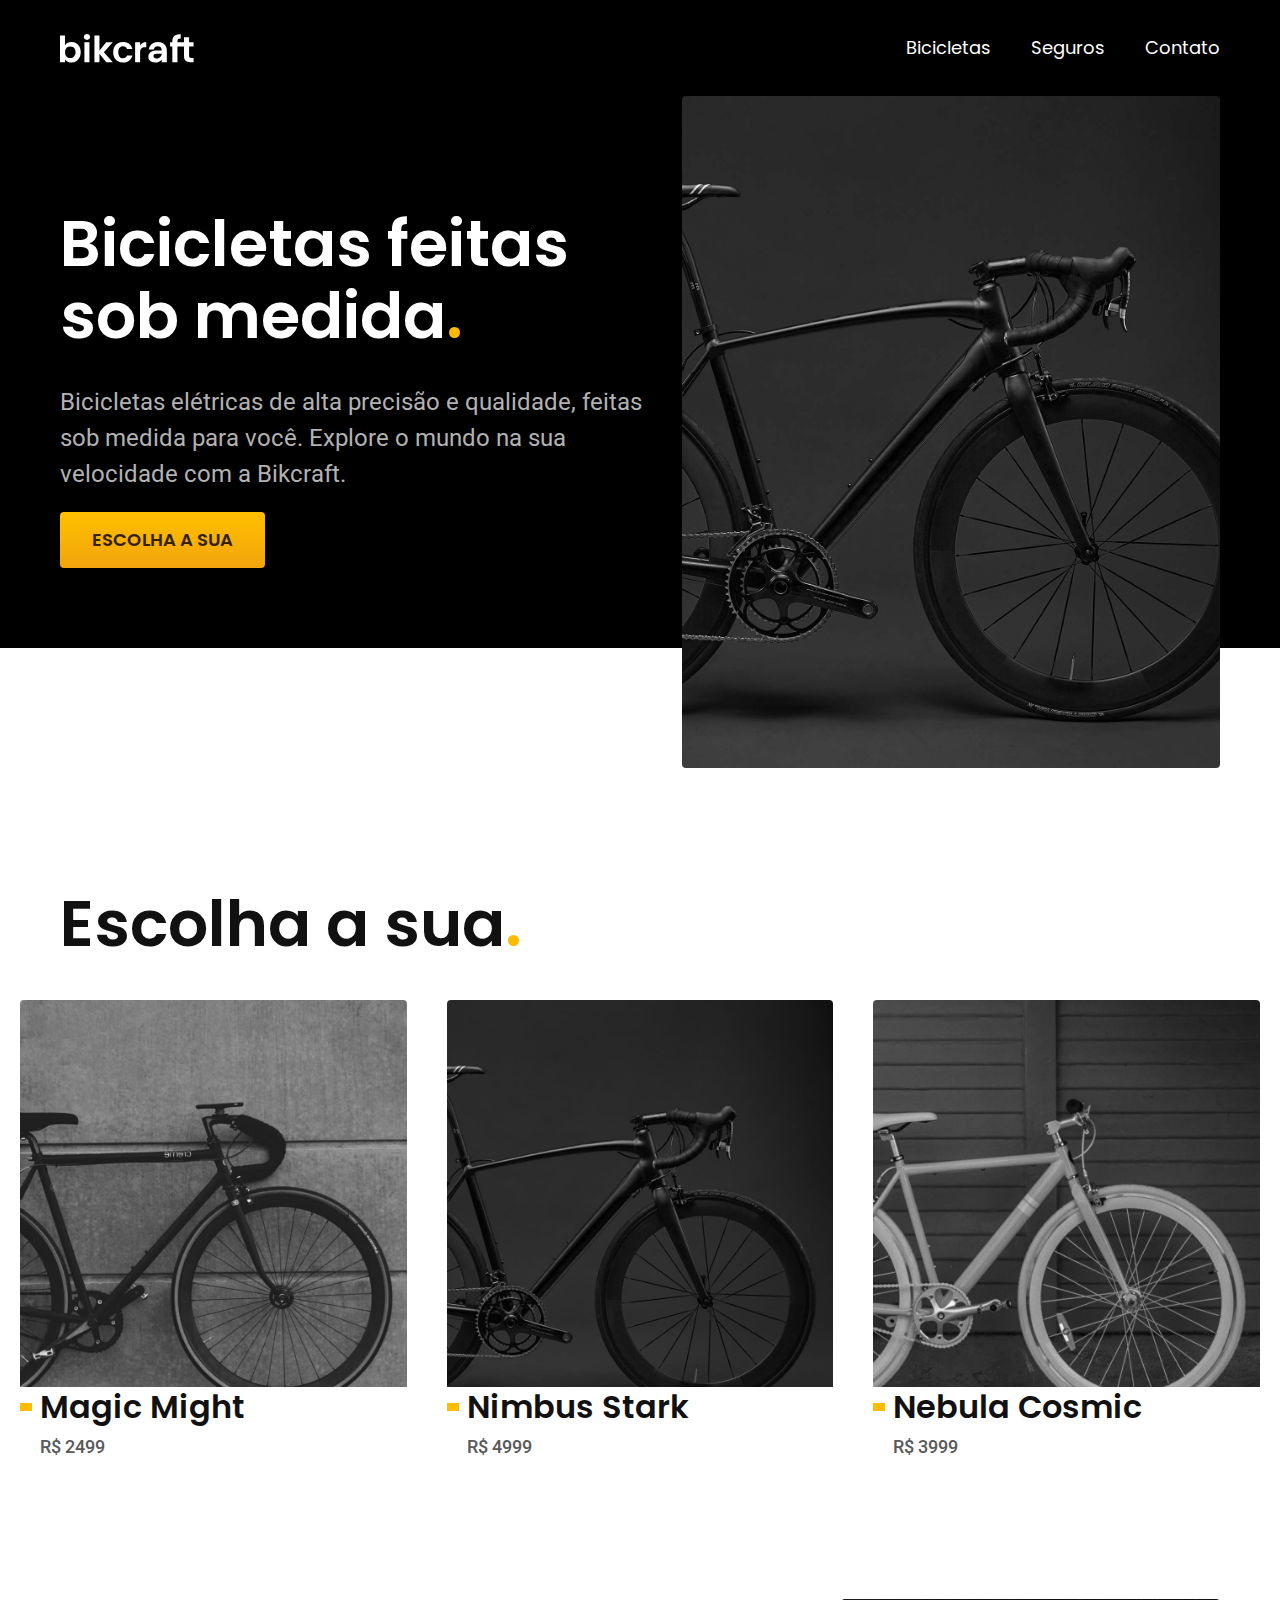
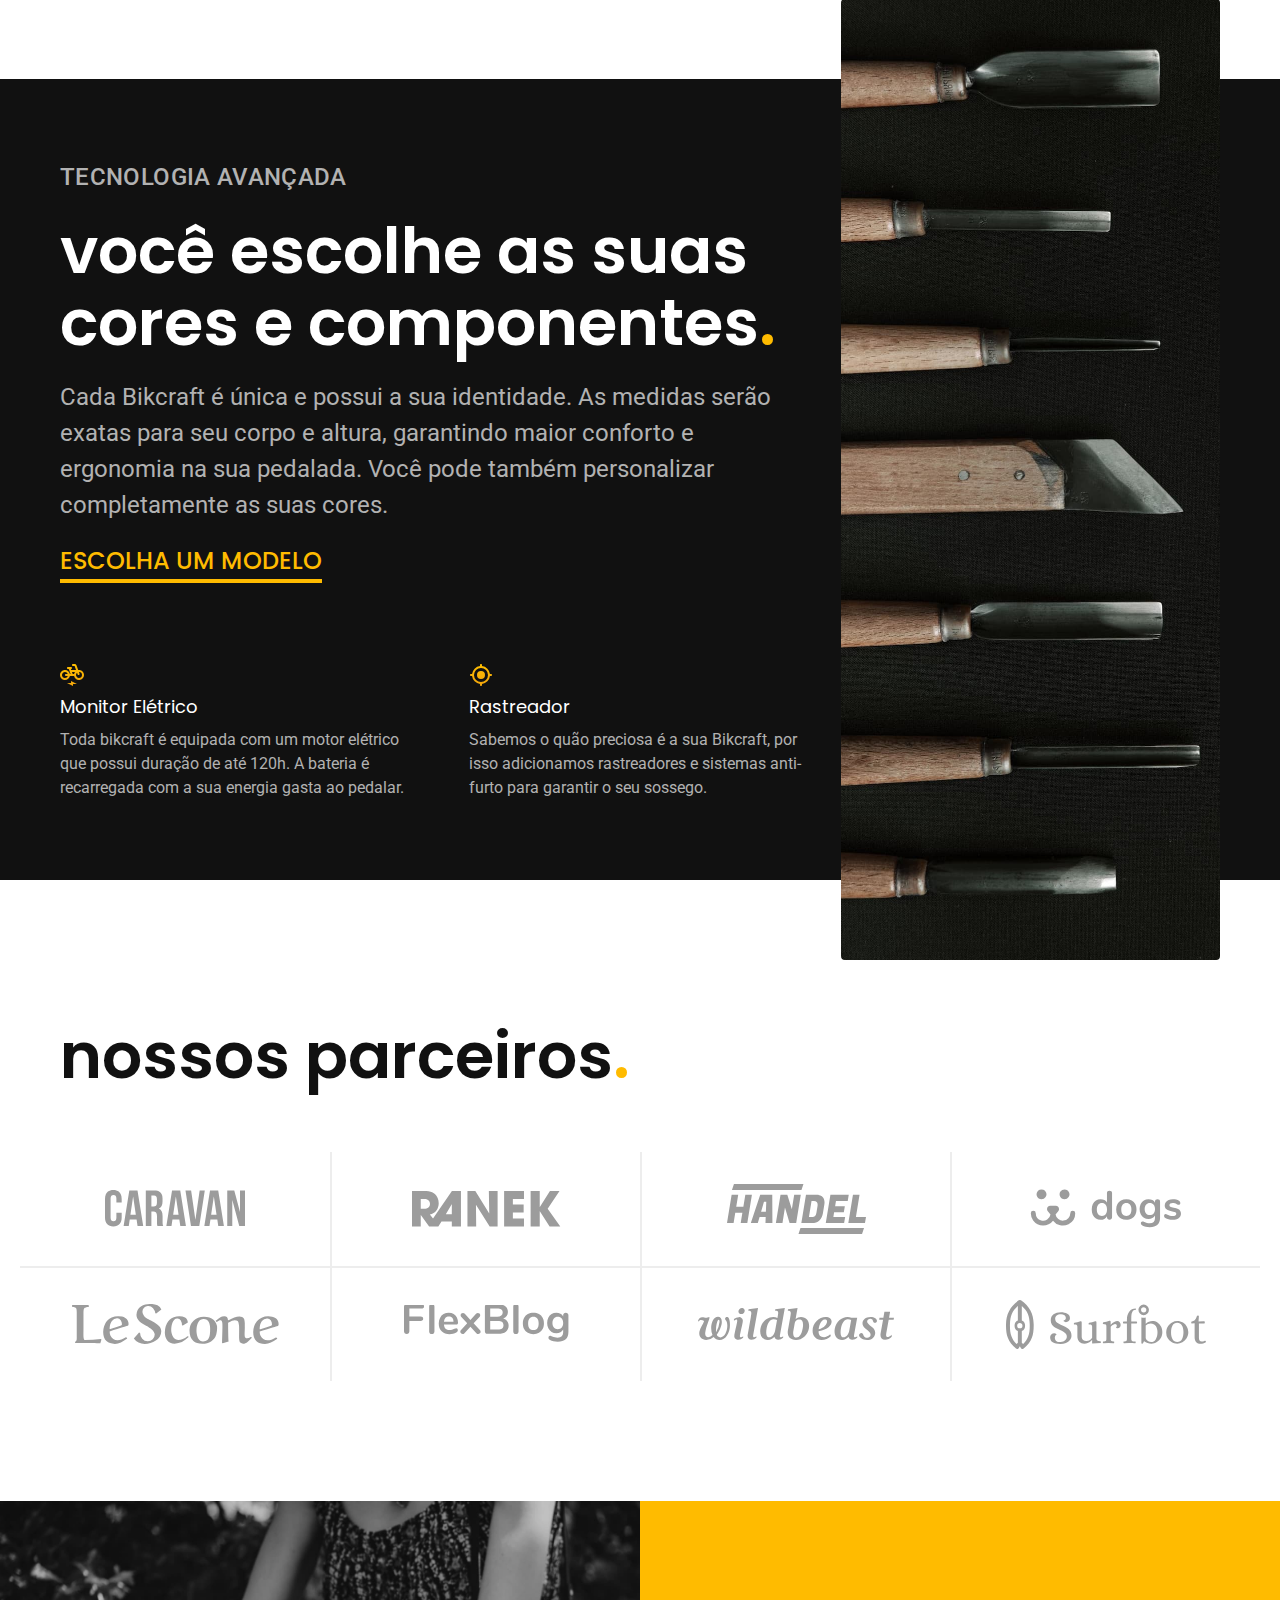
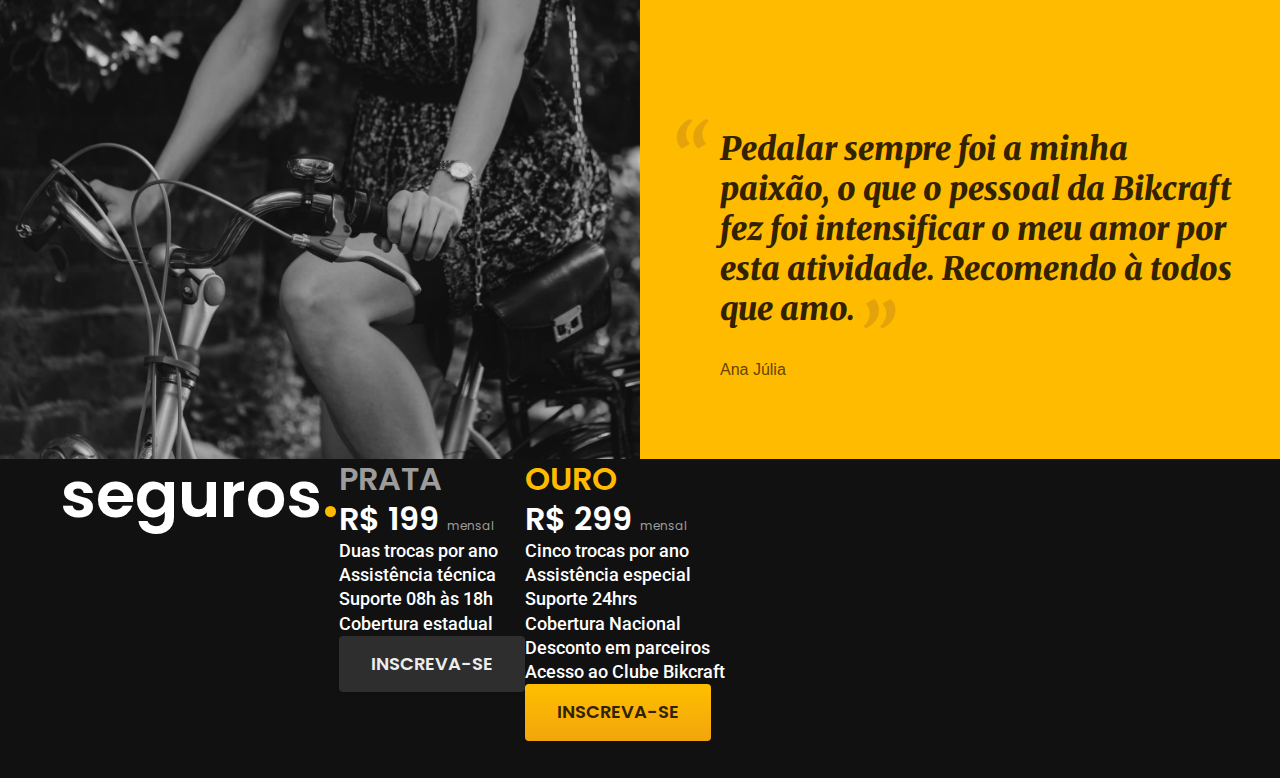
==== index.html @ d660b7c8 "finalizando curso html" ====
<!DOCTYPE html>
<html lang="pt-br">

<head>
  <meta charset="UTF-8">
  <meta name="viewport" content="width=device-width, initial-scale=1.0">

  <meta name="description" content="Bicicletas elétricas de alta precisão e qualidade, feitas sob medida para o cliente. Explore o mundo na sua velocidade com a Bikcraft.">
  <title>Bikcraft - Bicicletas Elétricas.</title>

  <link rel="stylesheet" href="/css/global/header.css">
  <link rel="stylesheet" href="/css/style.css">

  <link rel="preconnect" href="https://fonts.googleapis.com">
  <link rel="preconnect" href="https://fonts.gstatic.com" crossorigin>
  <link href="https://fonts.googleapis.com/css2?family=Merriweather:ital,wght@1,900&family=Poppins:wght@400;600&family=Roboto:wght@400;500&display=swap" rel="stylesheet">


</head>

<body>
  <header class="header-bg">
    <div class="header container">
      <a href="./">
        <img src="/img/bikcraft.svg" alt="Bikcraft">
      </a>

      <nav aria-label="primaria">
        <ul class="header-menu font-1-m cor-0">
          <li><a href="./bicicletas.html">Bicicletas</a></li>
          <li><a href="./seguros.html">Seguros</a></li>
          <li><a href="./contato.html">Contato</a></li>
        </ul>
      </nav>
    </div>
  </header>

  <main class="introducao-bg">
    <div class="introducao container">
      <div class="introducao-conteudo">
        <h1 class="font-1-xxl cor-0">Bicicletas feitas sob medida<span class="cor-p1">.</span></h1>
        <p class="font-2-l cor-5">Bicicletas elétricas de alta precisão e qualidade, feitas sob medida para você. Explore o mundo na sua velocidade com a Bikcraft.</p>
        <a class="botao" href="./bicicletas.html">Escolha a sua</a>
      </div>
      <div>
        <img src="./img/fotos/introducao.jpg" alt="Bicicleta elétrica preta.">
      </div>
    </div>
  </main>

  <article class="bicletas-lista">
    <h2 class="container font-1-xxl">Escolha a sua<span class="cor-p1">.</span></h2>

    <ul>
      <li>
        <a href="./img/bicicletas/magic.html">
          <div class="reaper">
            <img src="./img/bicicletas/magic-home.jpg" alt="Bicicleta preta">

          </div>
          <h3 class="font-1-xl">Magic Might</h3>
          <span class="font-2-m cor-8">R$ 2499</span>
        </a>
      </li>
      <li>
        <a href="/.img/bicicletas/nimbus.html">
          <div class="reaper">
            <img src="./img/bicicletas/nimbus-home.jpg" alt="Bicicleta preta">

          </div>
          <h3 class="font-1-xl">Nimbus Stark</h3>
          <span class="font-2-m cor-8">R$ 4999</span>
        </a>
      </li>
      <li>
        <a href="/.img/bicicletas/nebula.html">
          <div class="reaper">
            <img src="./img/bicicletas/nebula-home.jpg" alt="Bicicleta preta">

          </div>
          <h3 class="font-1-xl">Nebula Cosmic</h3>
          <span class="font-2-m cor-8">R$ 3999</span>
        </a>
      </li>
    </ul>
  </article>

  <article class="tecnologia-bg">
    <div class="tecnologia container">
      <div class="tecnologia-conteudo">
        <span class="font-2-l-b cor-5">Tecnologia Avançada</span>
        <h2 class="font-1-xxl cor-0">você escolhe as suas cores e componentes<span class="cor-p1">.</span></h2>
        <p class="font-2-l cor-5">Cada Bikcraft é única e possui a sua identidade. As medidas serão exatas para seu corpo e altura, garantindo maior conforto e ergonomia na sua pedalada. Você pode também personalizar completamente as suas cores.</p>
        <a class="link" href="./bicletas.html">Escolha um modelo</a>
        <div class="tecnologia-vantagens">
          <div>
            <img src="./img/icones/eletrica.svg" alt="">
            <h3 class="font-1-m cor-0">Monitor Elétrico</h3>
            <p class="font-2-s cor-5">Toda bikcraft é equipada com um motor elétrico que possui duração de até 120h. A bateria é recarregada com a sua energia gasta ao pedalar.</p>
          </div>
          <div>
            <img src="./img/icones/rastreador.svg" alt="">
            <h3 class="font-1-m cor-0">Rastreador</h3>
            <p class="font-2-s cor-5">Sabemos o quão preciosa é a sua Bikcraft, por isso adicionamos rastreadores e sistemas anti-furto para garantir o seu sossego.</p>
          </div>
        </div>
      </div>

      <div class="tecnologia-imagem">
        <img src="./img/fotos/tecnologia.jpg" alt="">
      </div>
    </div>
  </article>

  <section class="parceiros" aria-label="Nossos Parceiros">
    <h2 class="container font-1-xxl">nossos parceiros<span class="cor-p1">.</span></h2>

    <ul>
      <li><img src="./img/parceiros/caravan.svg" alt="caravan"></li>
      <li><img src="./img/parceiros/ranek.svg" alt="ranek"></li>
      <li><img src="./img/parceiros/handel.svg" alt="handel"></li>
      <li><img src="./img/parceiros/dogs.svg" alt="dogs"></li>
      <li><img src="./img/parceiros/lescone.svg" alt="lescone"></li>
      <li><img src="./img/parceiros/flexblog.svg" alt="flexblog"></li>
      <li><img src="./img/parceiros/wildbeast.svg" alt="wildbeast"></li>
      <li><img src="./img/parceiros/surfbot.svg" alt="surfbot"></li>
    </ul>
  </section>

  <section class="depoimento" aria-label="Depoimento">
    <div>
      <img src="./img/fotos/depoimento.jpg" alt="Pessoa pedalando uma bicicleta Bikcraft">
    </div>
    <div class="depoimento-conteudo">
      <blockquote class="font-1-xl cor-p5">
        <p>Pedalar sempre foi a minha paixão, o que o pessoal da Bikcraft fez foi intensificar o meu amor por esta atividade. Recomendo à todos que amo.</p>
      </blockquote>
      <span class="font-1-m-b cor-p4">Ana Júlia</span>
    </div>
  </section>

  <article class="seguros-bg">
    <div class="seguros container">
      <h2 class="font-1-xxl cor-0">seguros<span class="cor-p1">.</span></h2>
      <div class="seguros-item">
        <h3 class="font-1-xl cor-6">PRATA</h3>
        <span class="font-1-xl cor-0">R$ 199 <span class="font-1-xs cor-6">mensal</span></span>
        <ul class="font-2-m cor-0">
          <li>Duas trocas por ano</li>
          <li>Assistência técnica</li>
          <li>Suporte 08h às 18h</li>
          <li>Cobertura estadual</li>
        </ul>
        <a class="botao secundario" href="./orcamento.html">Inscreva-se</a>
      </div>

      <div class="seguros-item">
        <h3 class="font-1-xl cor-p1">OURO</h3>
        <span class="font-1-xl cor-0">R$ 299 <span class="font-1-xs cor-6">mensal</span></span>
        <ul class="font-2-m cor-0">
          <li>Cinco trocas por ano</li>
          <li>Assistência especial</li>
          <li>Suporte 24hrs</li>
          <li>Cobertura Nacional</li>
          <li>Desconto em parceiros</li>
          <li>Acesso ao Clube Bikcraft</li>
        </ul>
        <a class="botao" href="./orcamento.html">Inscreva-se</a>

        <h1>teste1</h1>
      </div>
    </div>
  </article>
</body>

</html>
---- css/global/header.css ----
.header-bg {
  background-color: var(--cor-12);
}

.header {
  display: flex;
  flex-wrap: wrap;
  gap: 20px;
  justify-content: space-between;
  align-items: center;
  padding-top: 20px;
  padding-bottom: 20px;
}

.header-menu {
  display: flex;
  flex-wrap: wrap;
  gap: 40px;
}

.header-menu a {
  display: inline-block;
  padding: 16px 0px;
  position: relative;
}

.header-menu a:after {
  content: "";
  display: block;
  height: 2px;
  width: 0%;
  background: var(--cor-0);
  margin-top: 4px;
  transition: 0.3s;
  position: absolute;
}

.header-menu a:hover:after {
  width: 100%;
}

@media (max-width: 800px) {
  .header-menu {
    gap: 20px;
  }
  .header-menu a {
    background: var(--cor-11);
    padding: 12px 16px;
    border-radius: 4px;
  }
  .header-menu a:hover {
    background-color: var(--cor-10);
  }
  .header a::after {
    display: none;
  }
}

@media (max-width: 600px) {
  .header-menu {
    gap: 12px;
  }
  .header-menu a {
    padding: 8px 12px;
    font-size: 14px;
  }
}
---- css/style.css ----
@import "./global/global.css";
@import "./utilidades/tipografia.css";
@import "./utilidades/cores.css";

@import "./global/header.css";

/* Utilidades */
@import "./utilidades/componentes.css";

/* Home */
@import "./home/introducao.css";
@import "./home/tecnologia.css";
@import "./home/parceiros.css";
@import "./home/depoimento.css";

/* Bicletas*/
@import "./bicicletas/bicicletas-lista.css";

/*Seguros*/
@import "./seguros/seguros.css";
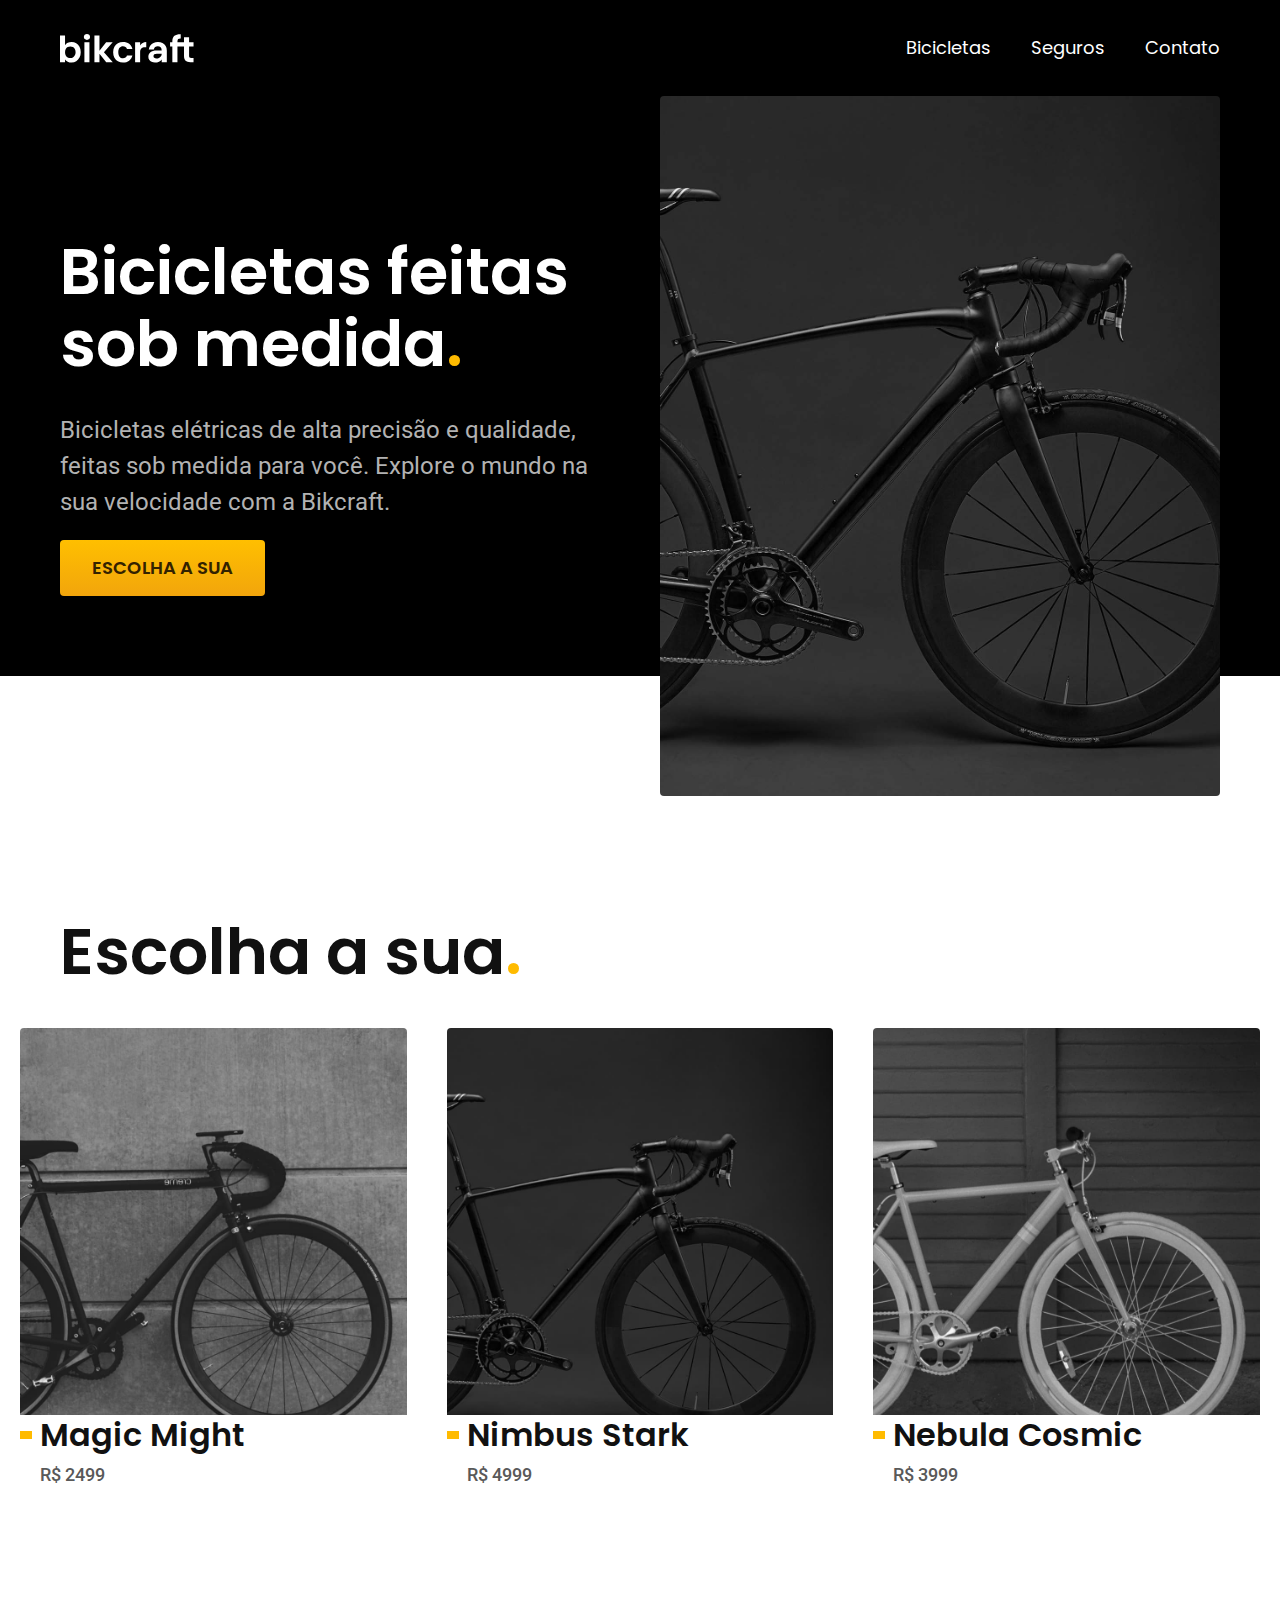
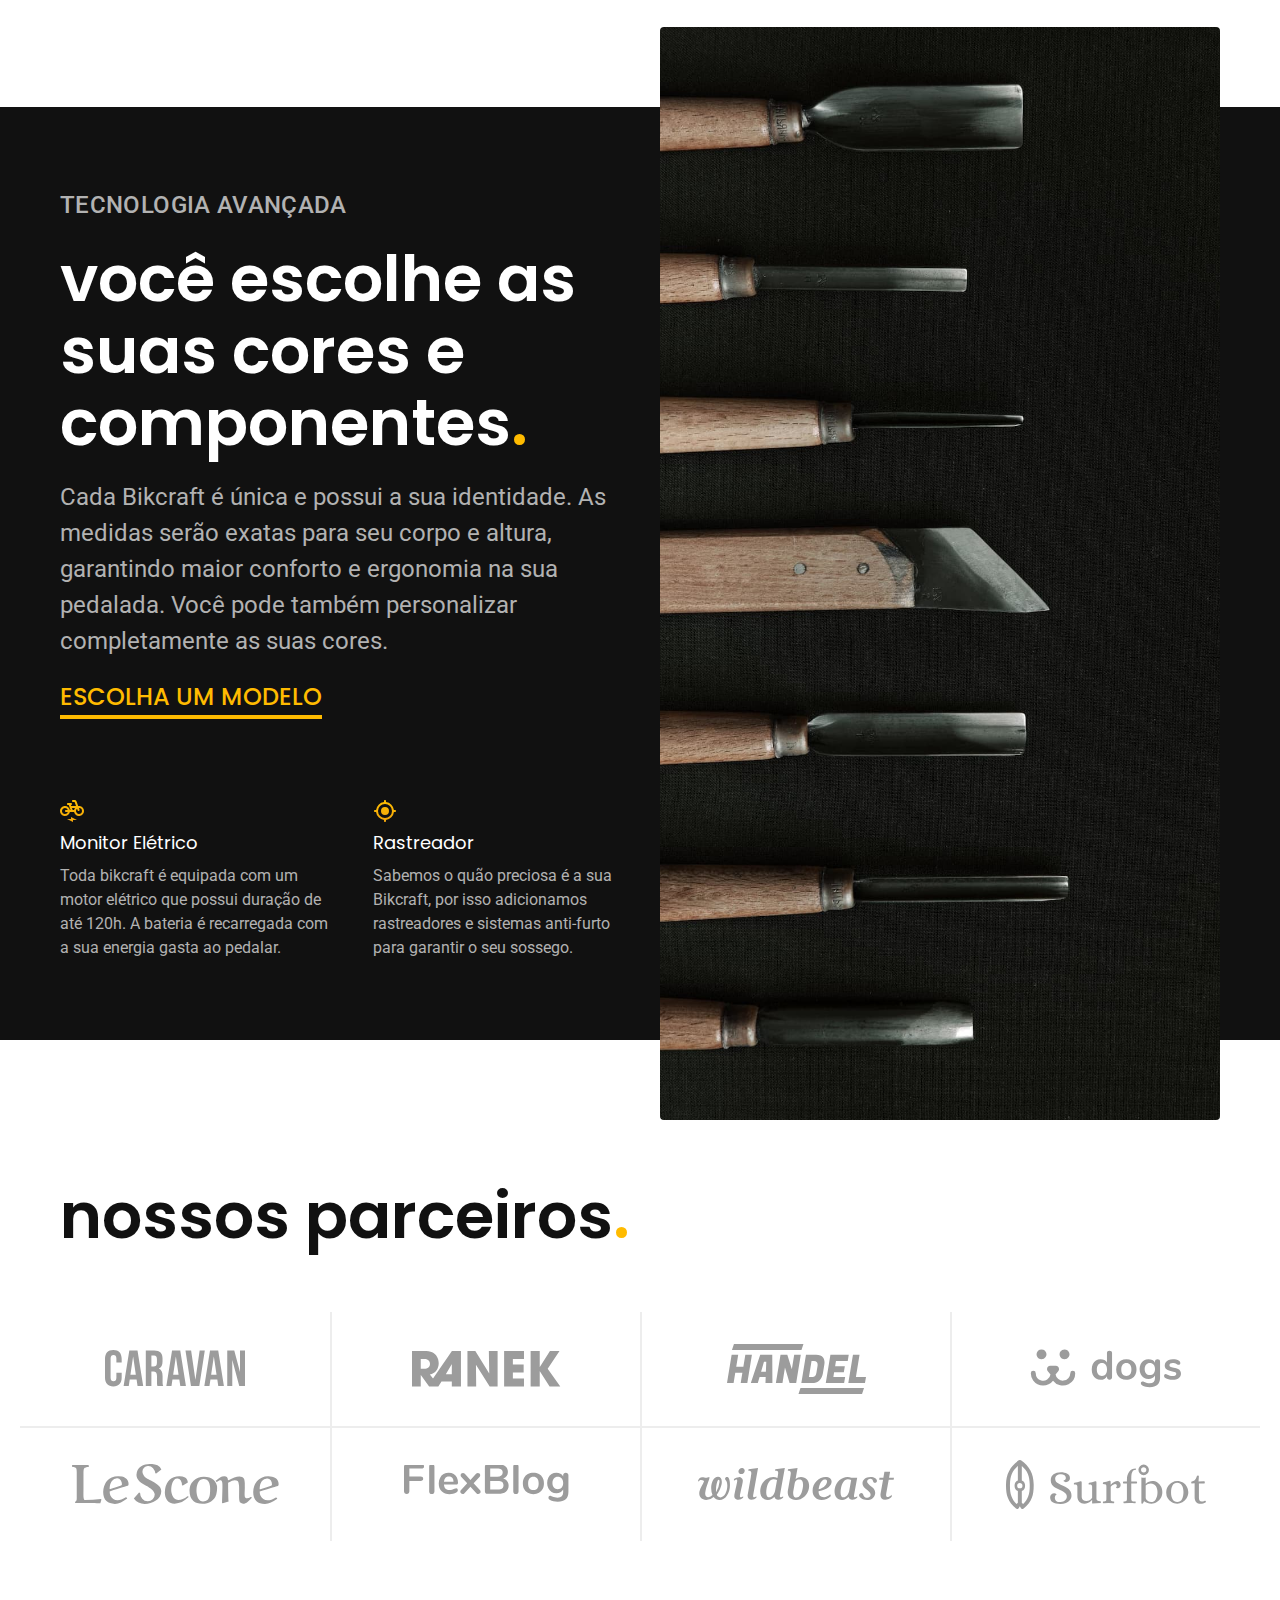
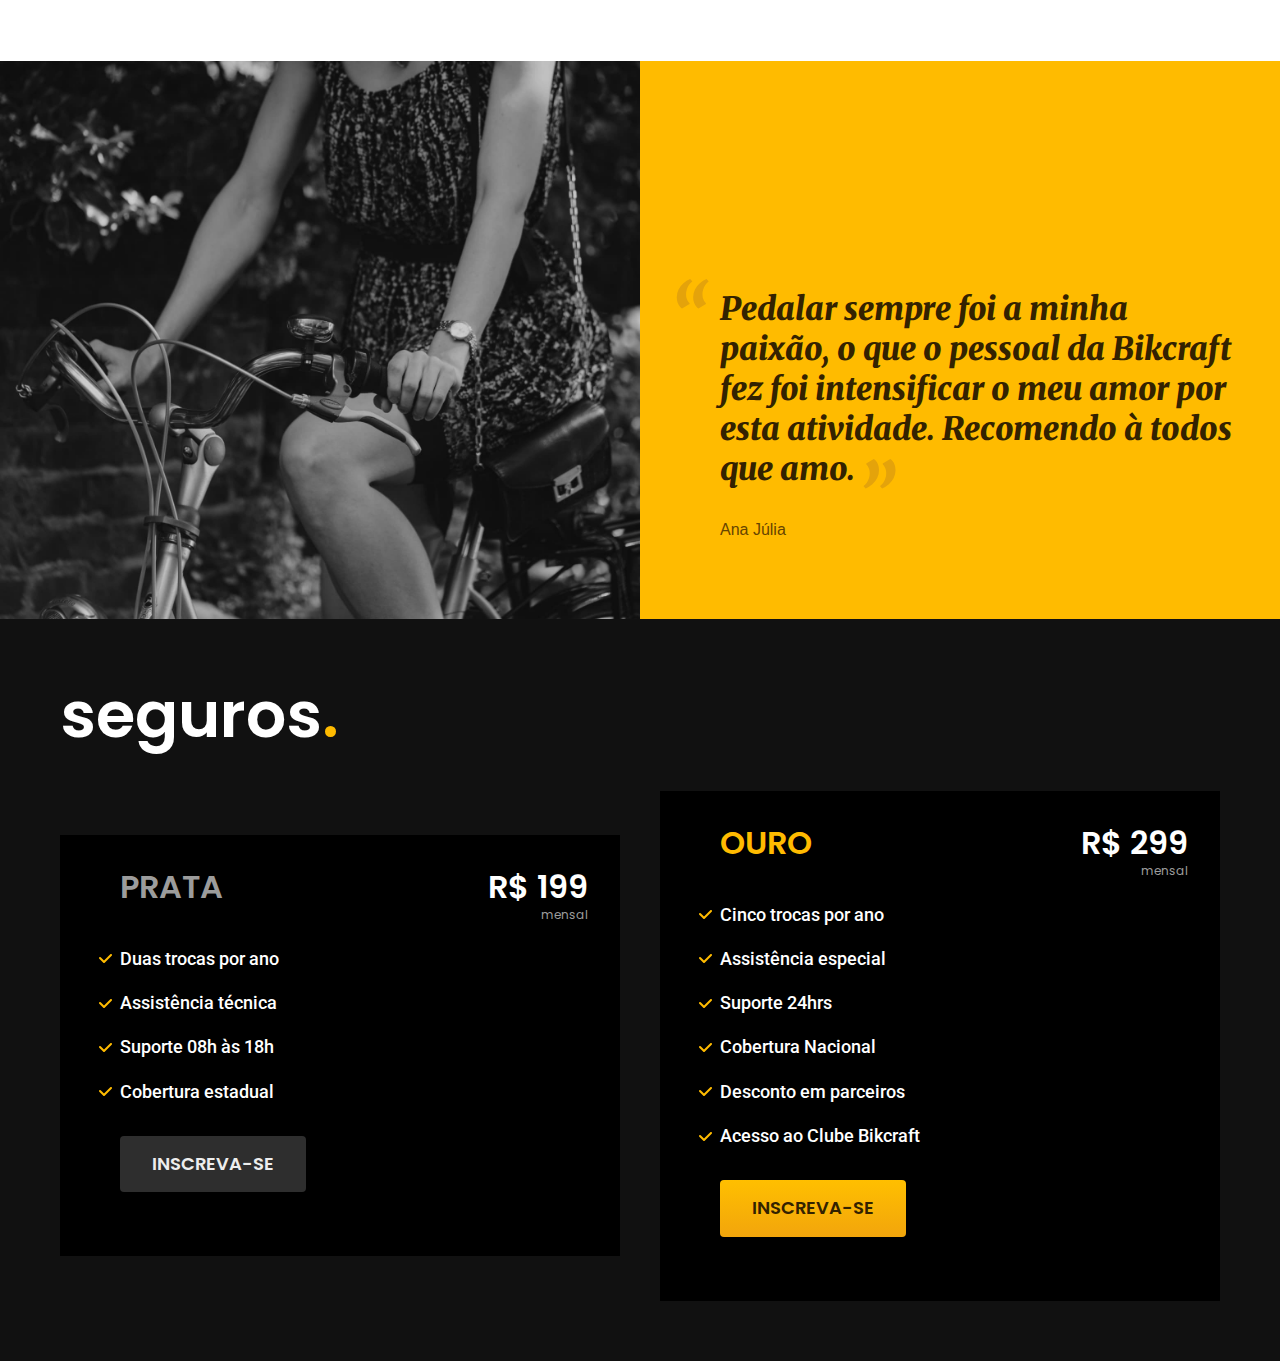
==== commit 045da971: "estudo de sexta feira" ====
--- a/index.html
+++ b/index.html
@@ -167,7 +167,7 @@
         </ul>
         <a class="botao" href="./orcamento.html">Inscreva-se</a>
 
-        <h1>teste1</h1>
+
       </div>
     </div>
   </article>
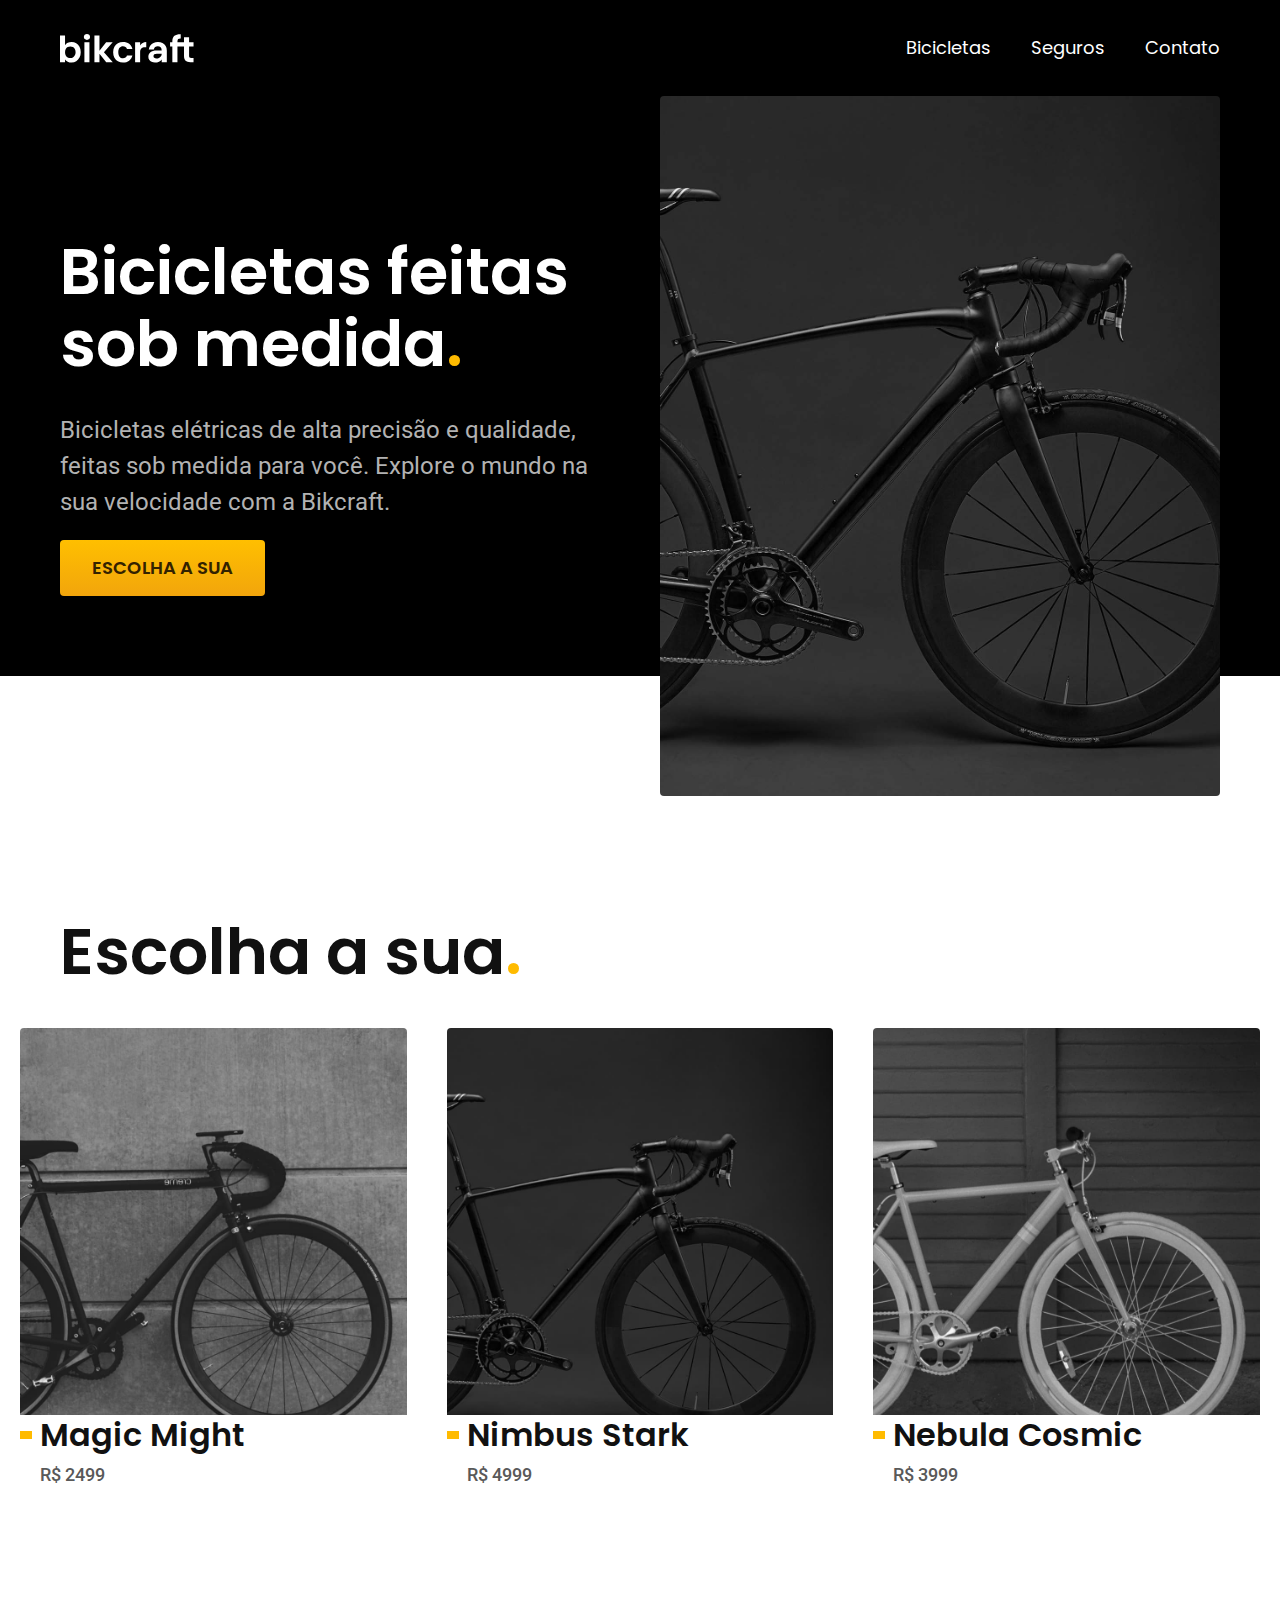
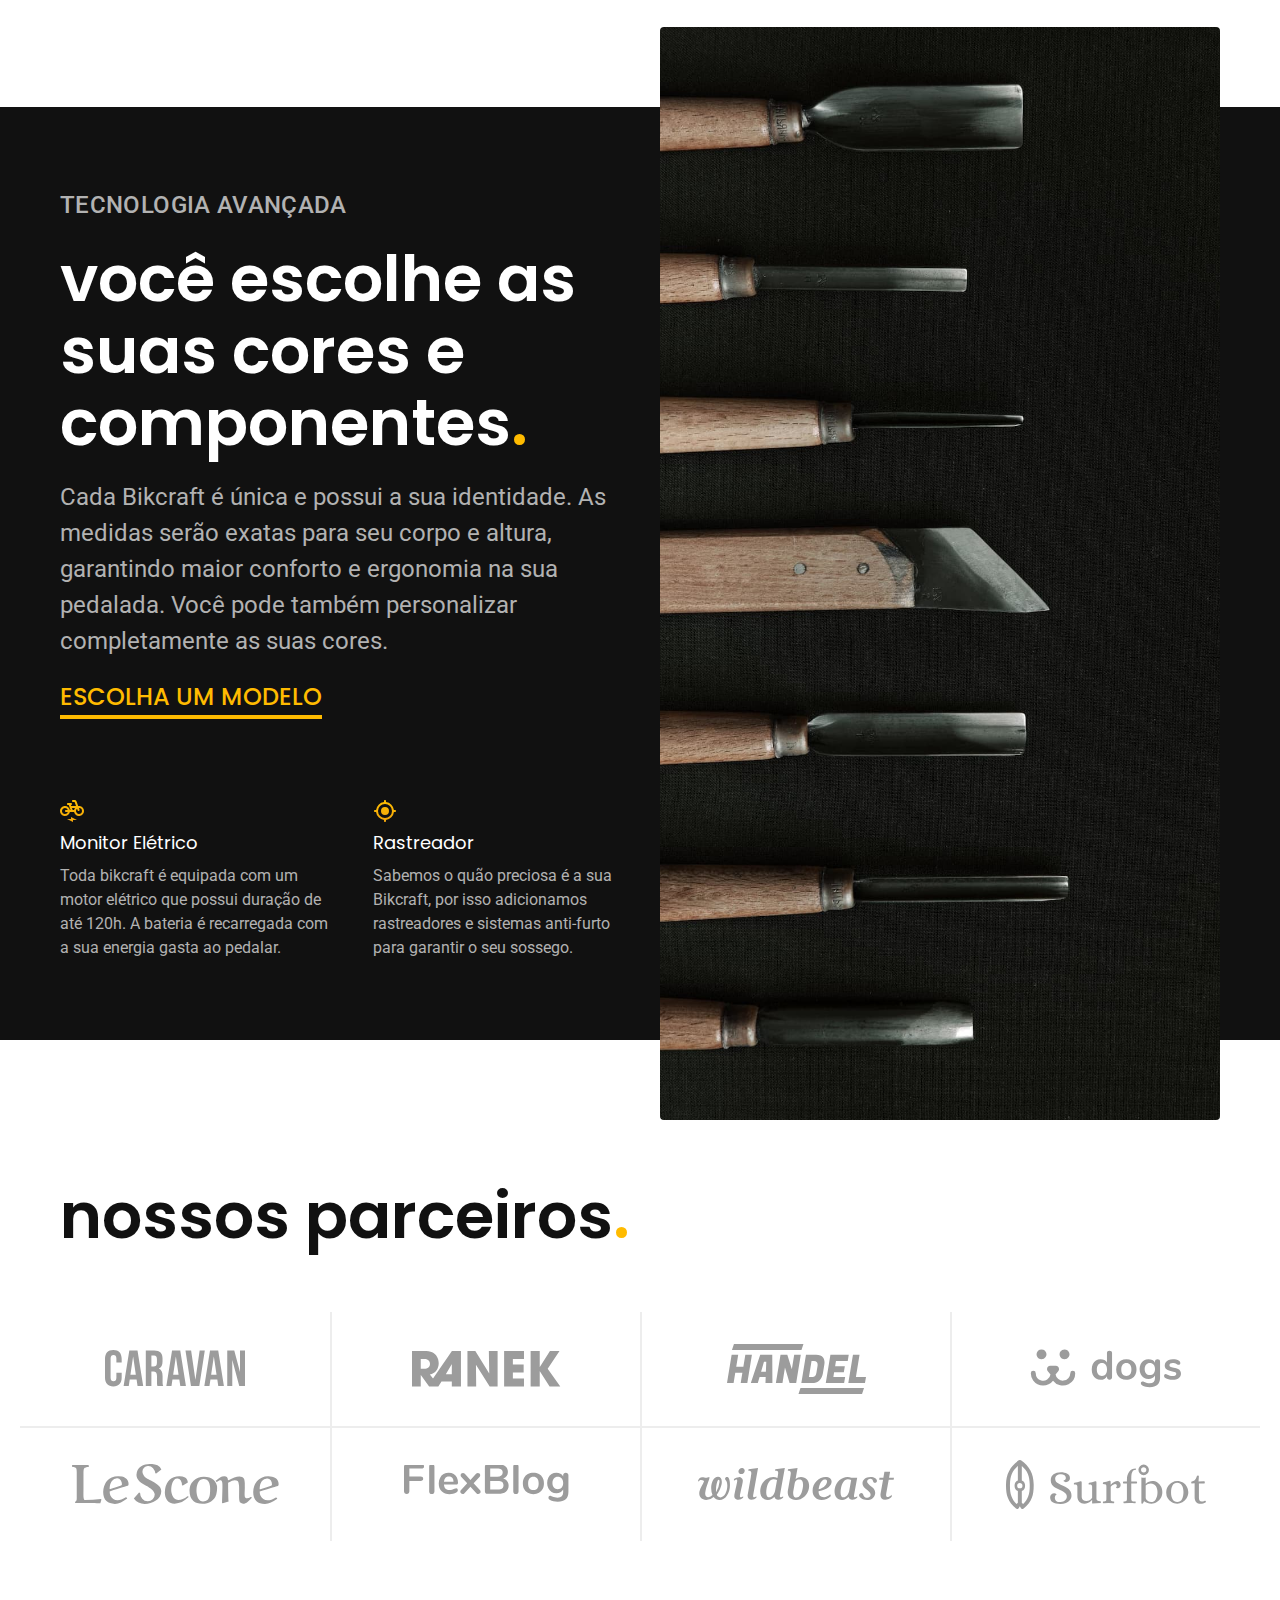
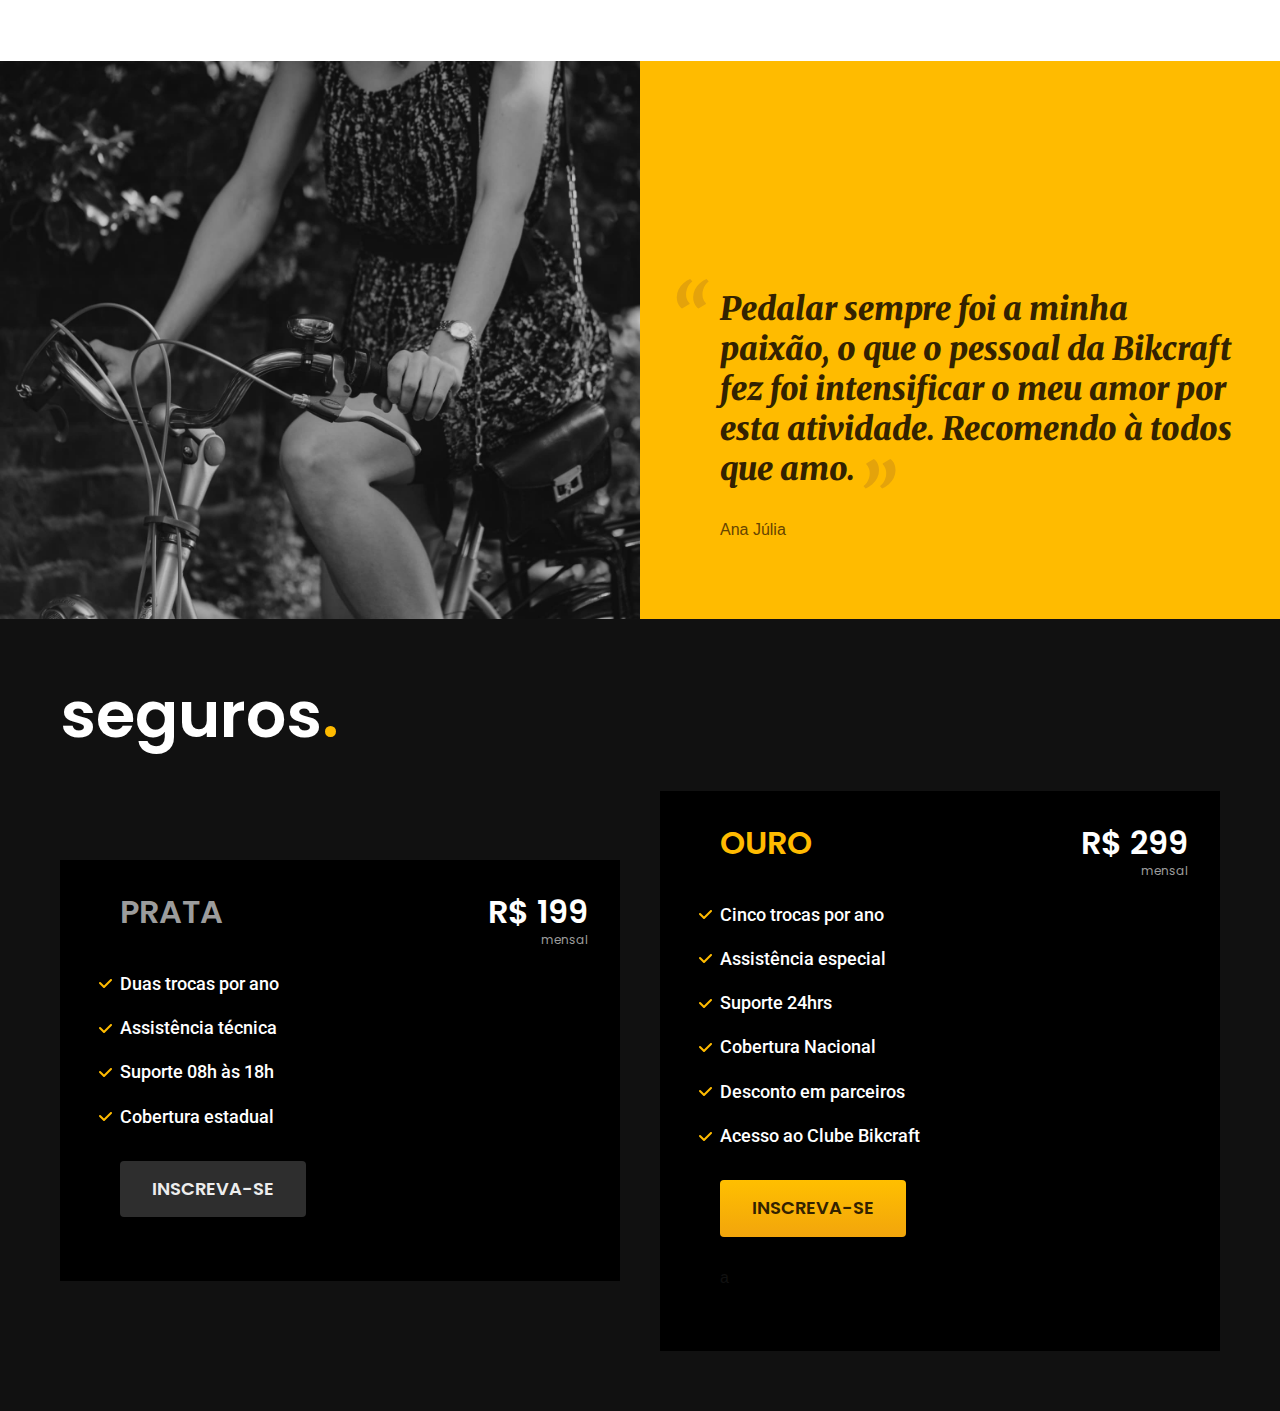
==== commit 4f50dafa: "estudos de segunda" ====
--- a/index.html
+++ b/index.html
@@ -166,6 +166,7 @@
           <li>Acesso ao Clube Bikcraft</li>
         </ul>
         <a class="botao" href="./orcamento.html">Inscreva-se</a>
+        <a href="">a</a>
 
 
       </div>
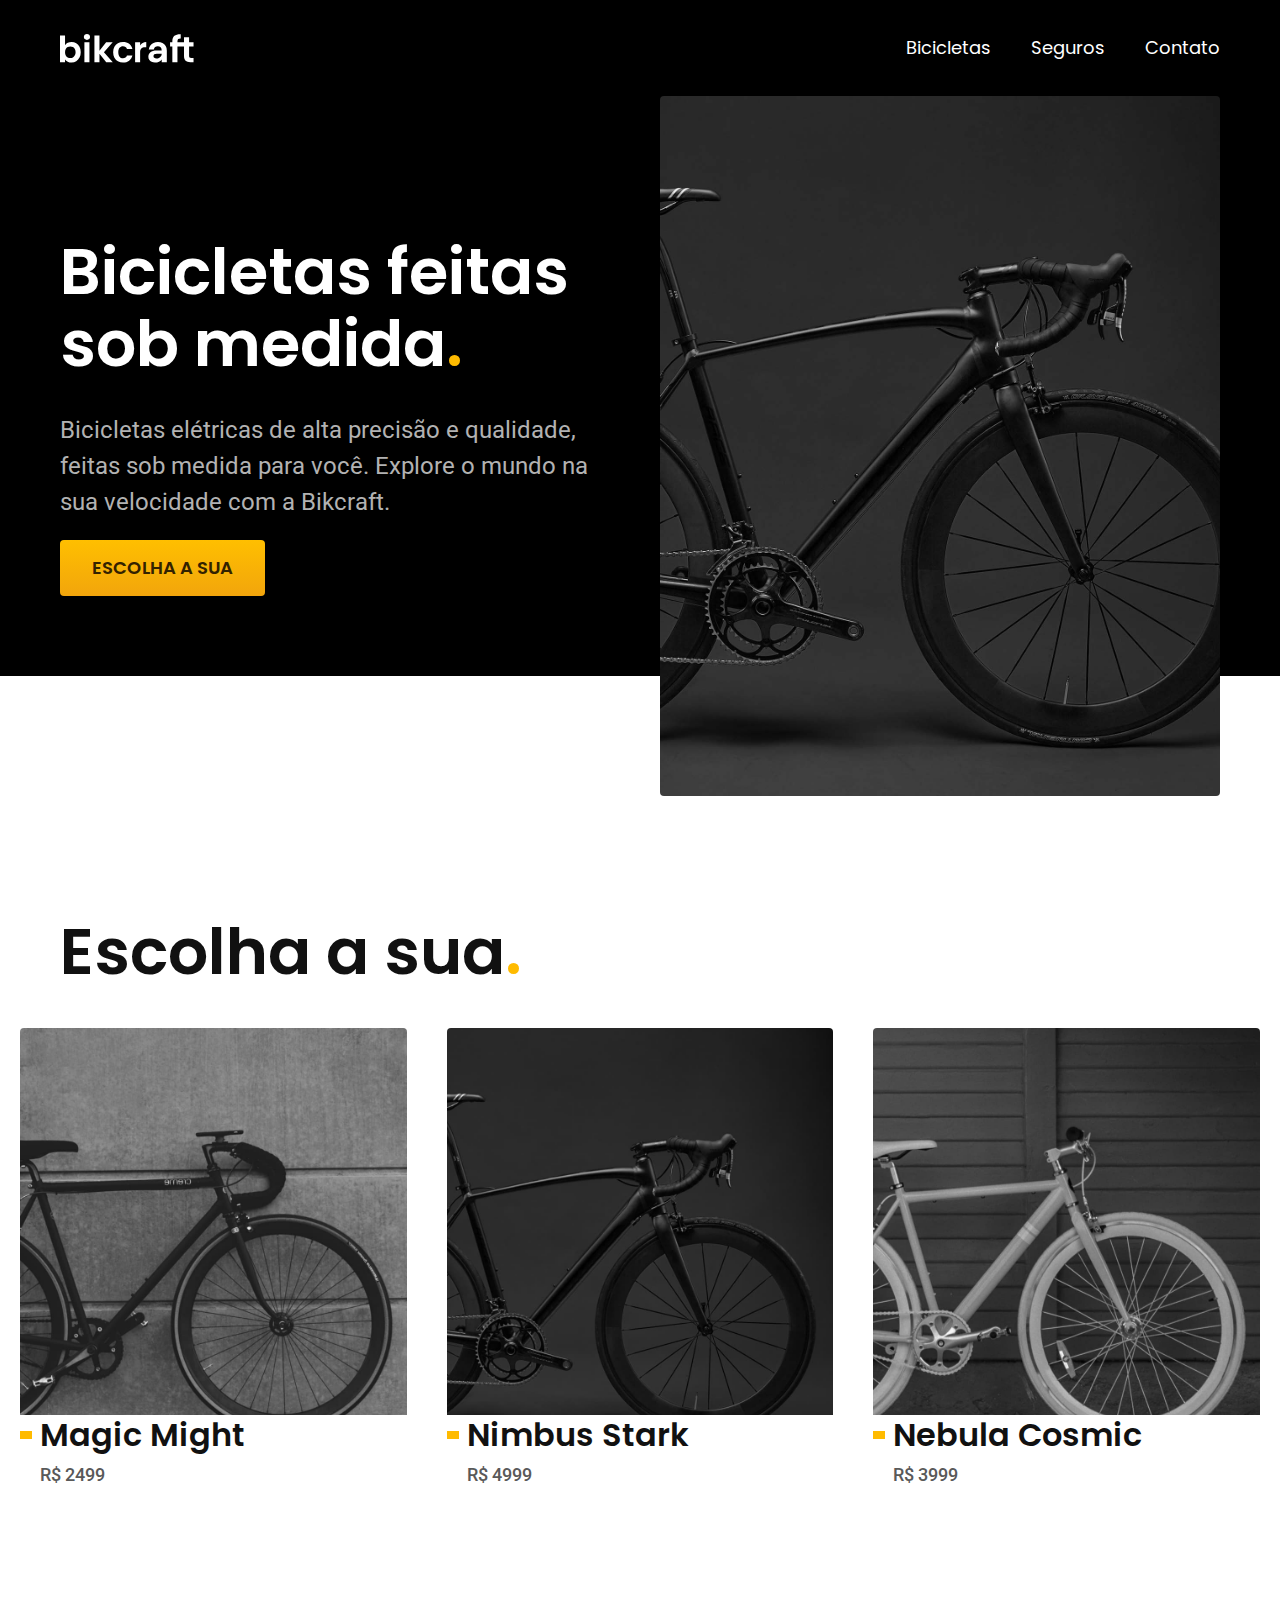
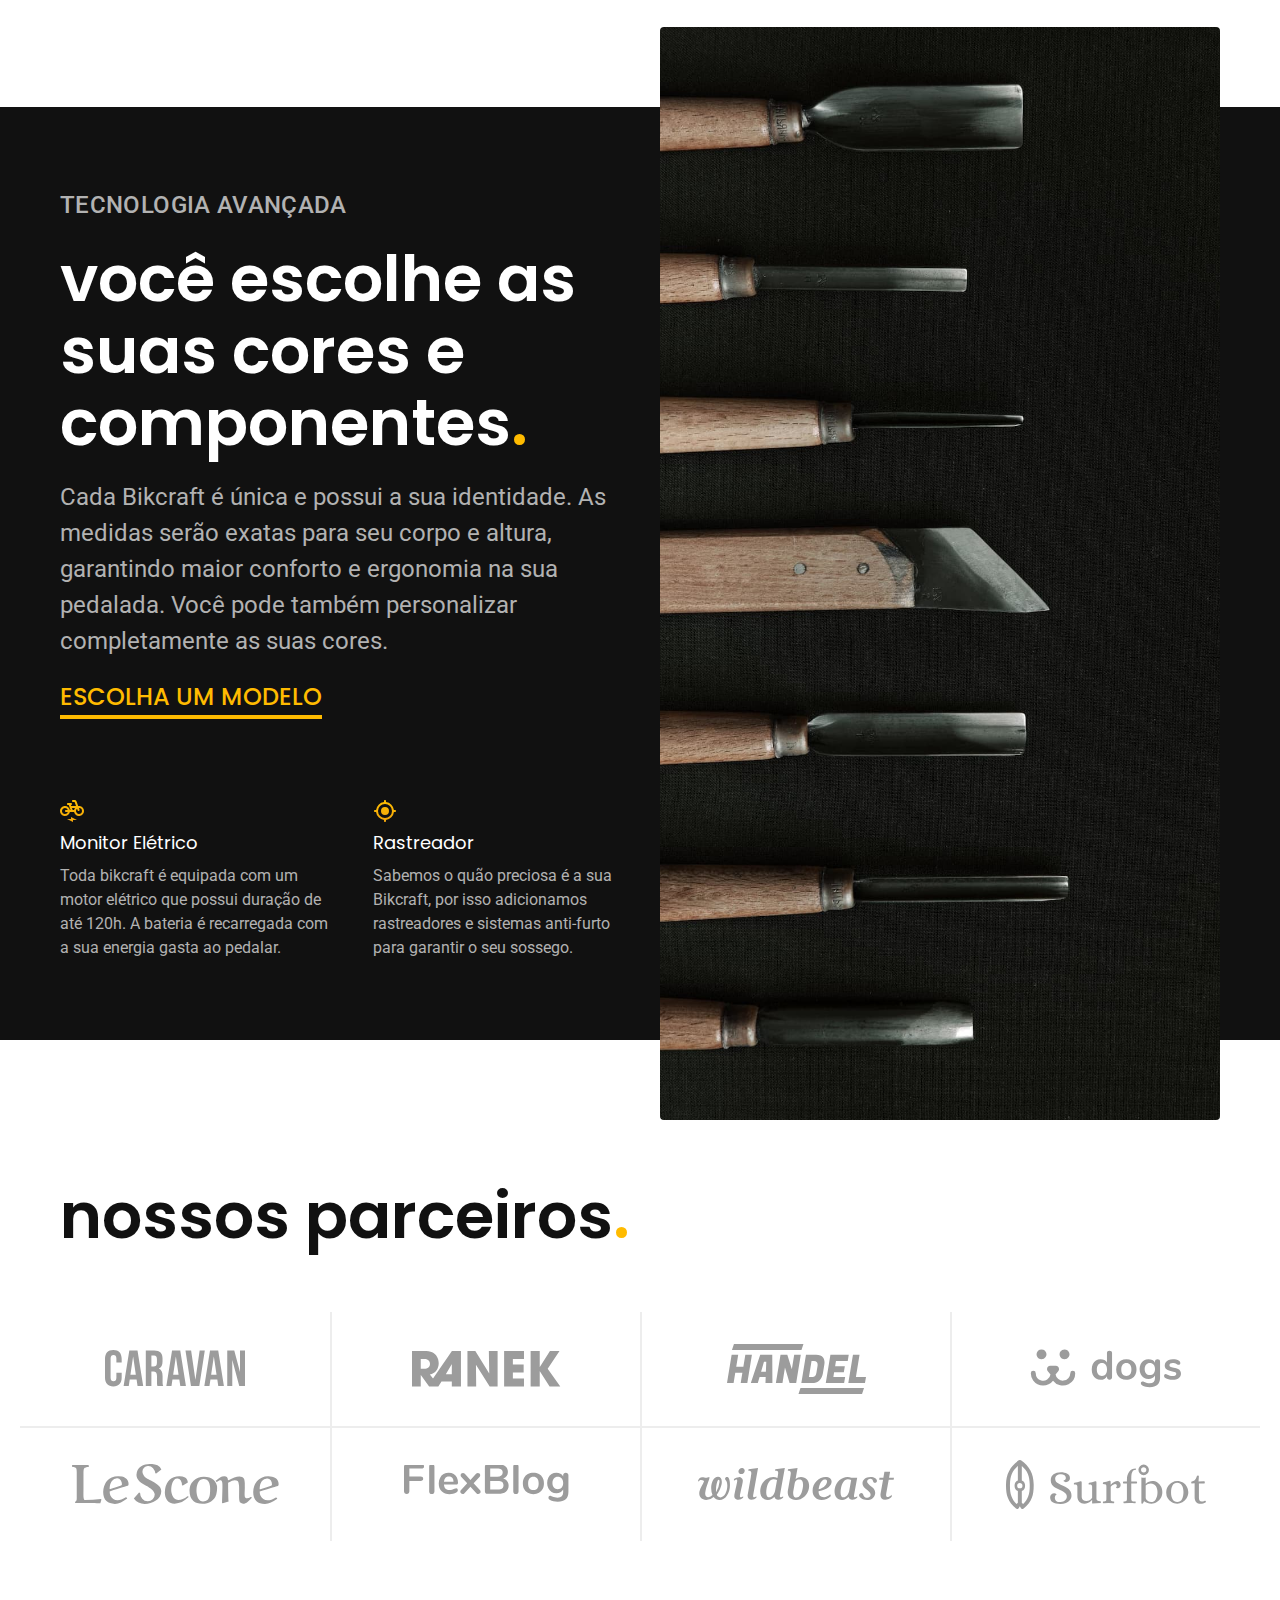
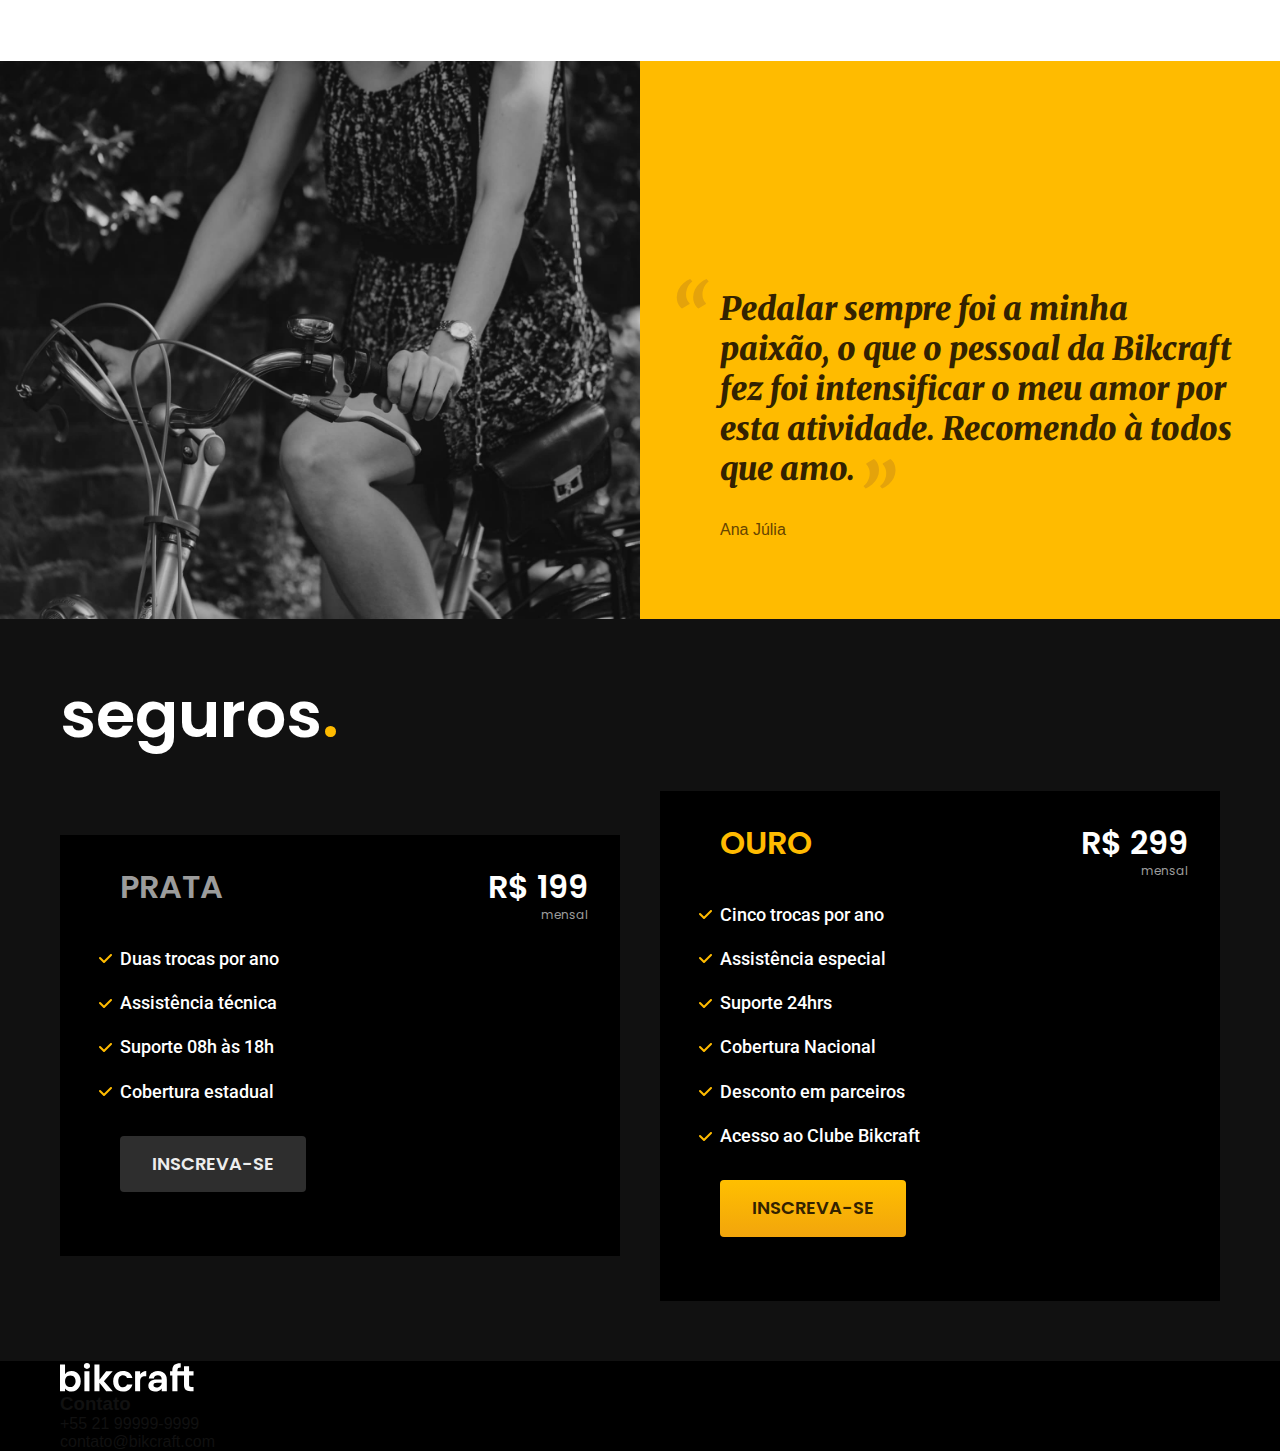
==== commit 3fb340b1: "estudo de terça feira footer" ====
--- a/index.html
+++ b/index.html
@@ -166,12 +166,22 @@
           <li>Acesso ao Clube Bikcraft</li>
         </ul>
         <a class="botao" href="./orcamento.html">Inscreva-se</a>
-        <a href="">a</a>
-
-
       </div>
     </div>
   </article>
+
+  <footer class="footer-bg">
+    <div class="footer container">
+      <img src="/img/bikcraft.svg" alt="Bikcraft">
+      <div class="footer-contato">
+        <h3>Contato</h3>
+        <ul>
+          <li><a href="tel:+5521999999999">+55 21 99999-9999</a></li>
+          <li><a href="mailto:contato@bikcraft.com">contato@bikcraft.com</a></li>
+        </ul>
+      </div>
+    </div>
+  </footer>
 </body>
 
 </html>--- a/css/style.css
+++ b/css/style.css
@@ -3,6 +3,7 @@
 @import "./utilidades/cores.css";
 
 @import "./global/header.css";
+@import "./global/footer.css";
 
 /* Utilidades */
 @import "./utilidades/componentes.css";
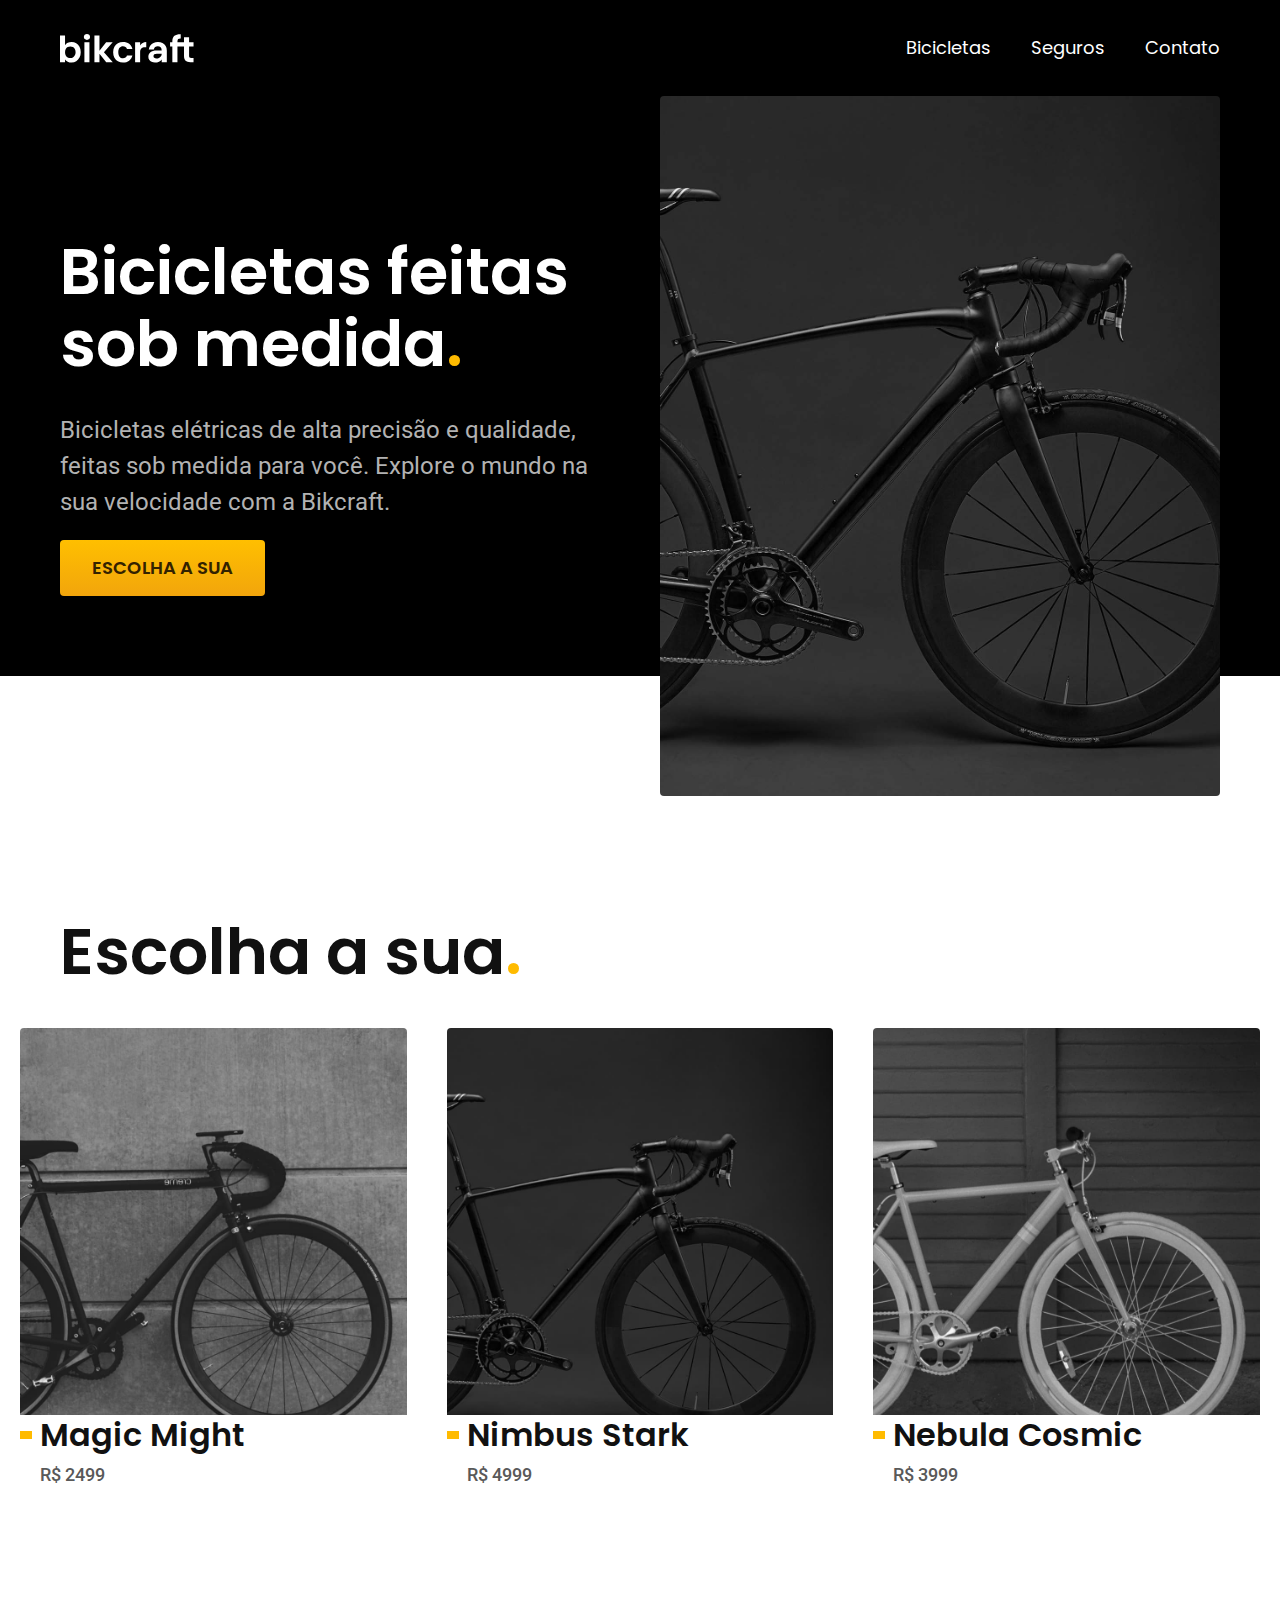
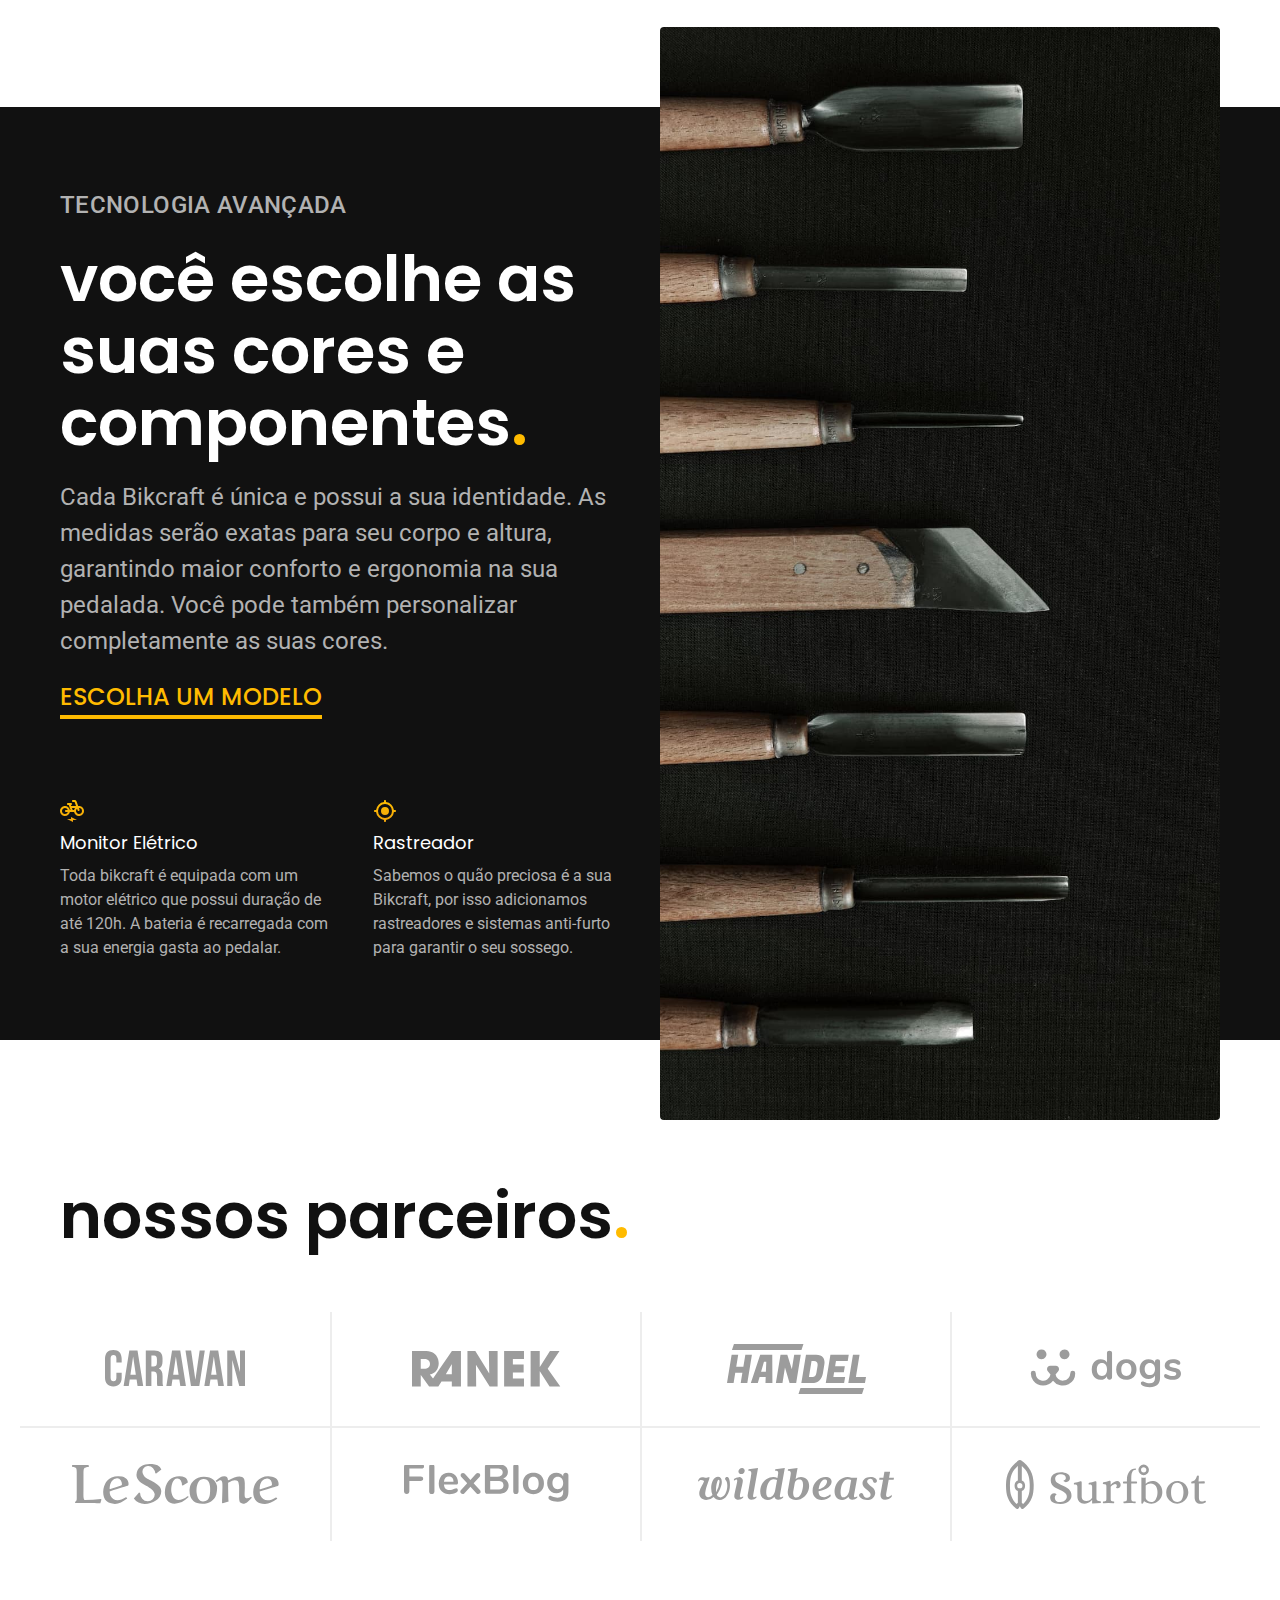
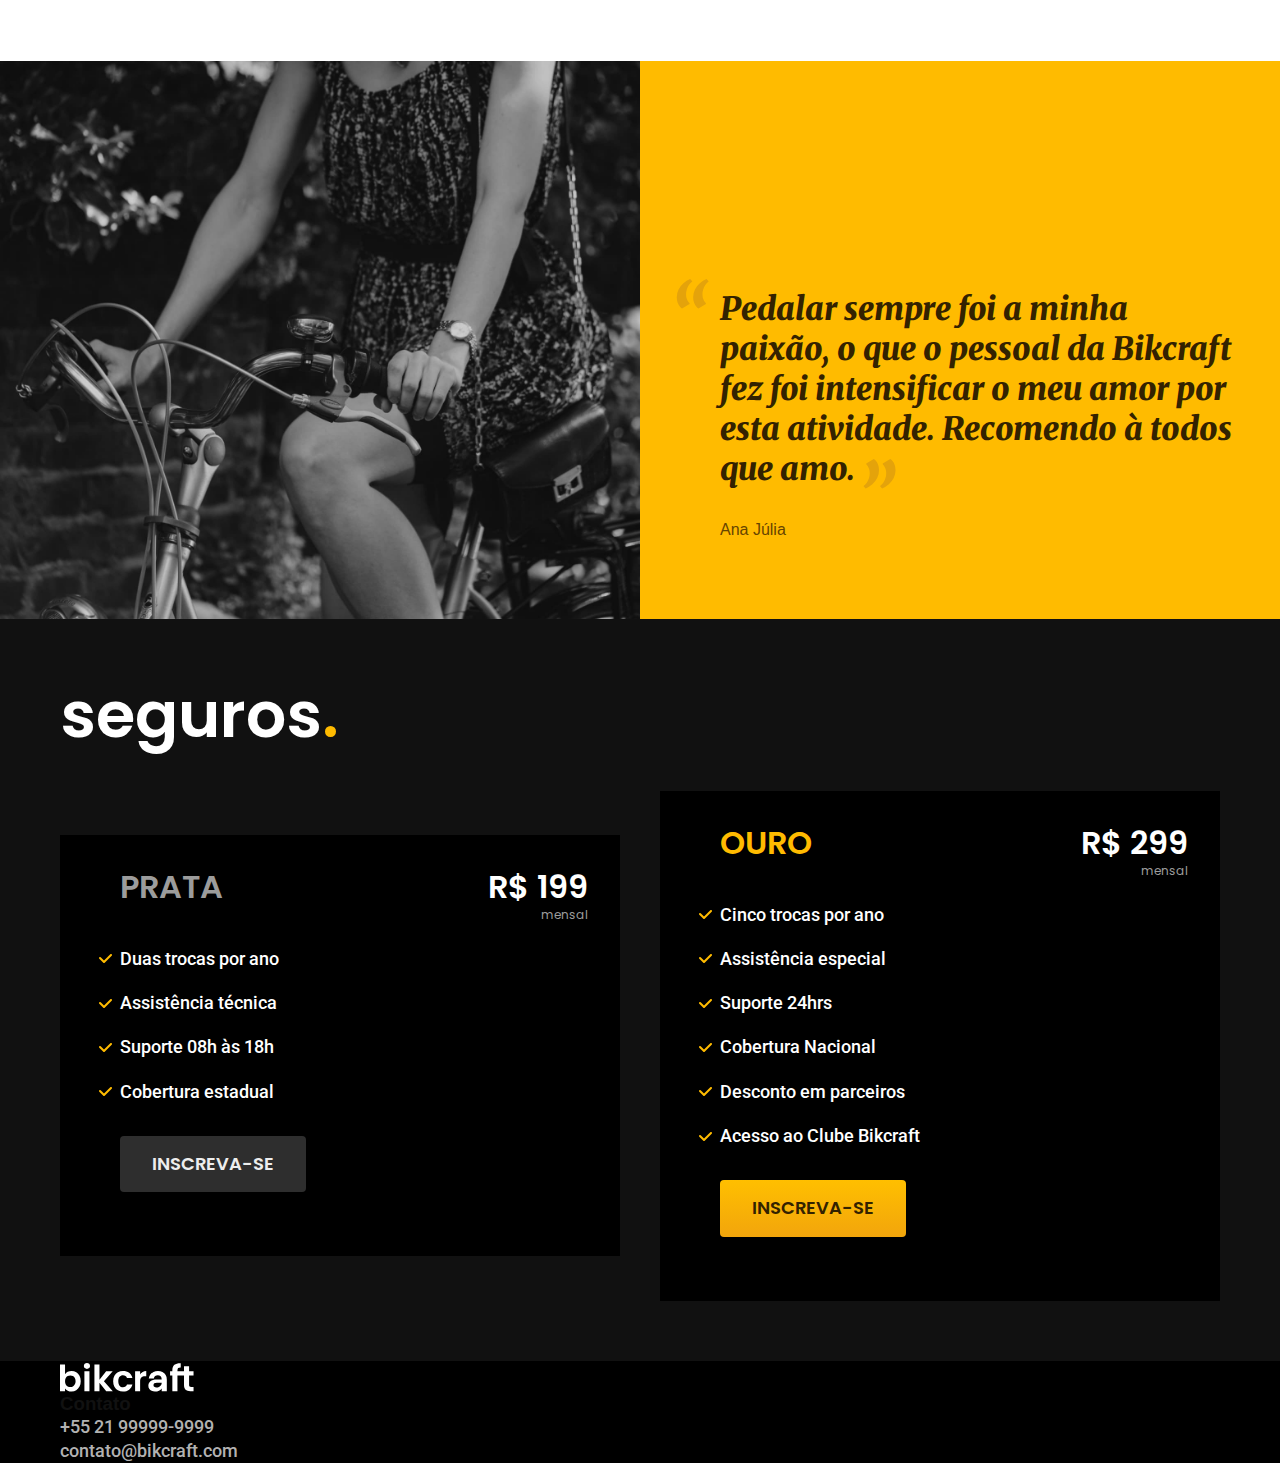
==== commit 7c1abf30: "teste" ====
--- a/index.html
+++ b/index.html
@@ -175,7 +175,7 @@
       <img src="/img/bikcraft.svg" alt="Bikcraft">
       <div class="footer-contato">
         <h3>Contato</h3>
-        <ul>
+        <ul class="font-2-m cor-5">
           <li><a href="tel:+5521999999999">+55 21 99999-9999</a></li>
           <li><a href="mailto:contato@bikcraft.com">contato@bikcraft.com</a></li>
         </ul>
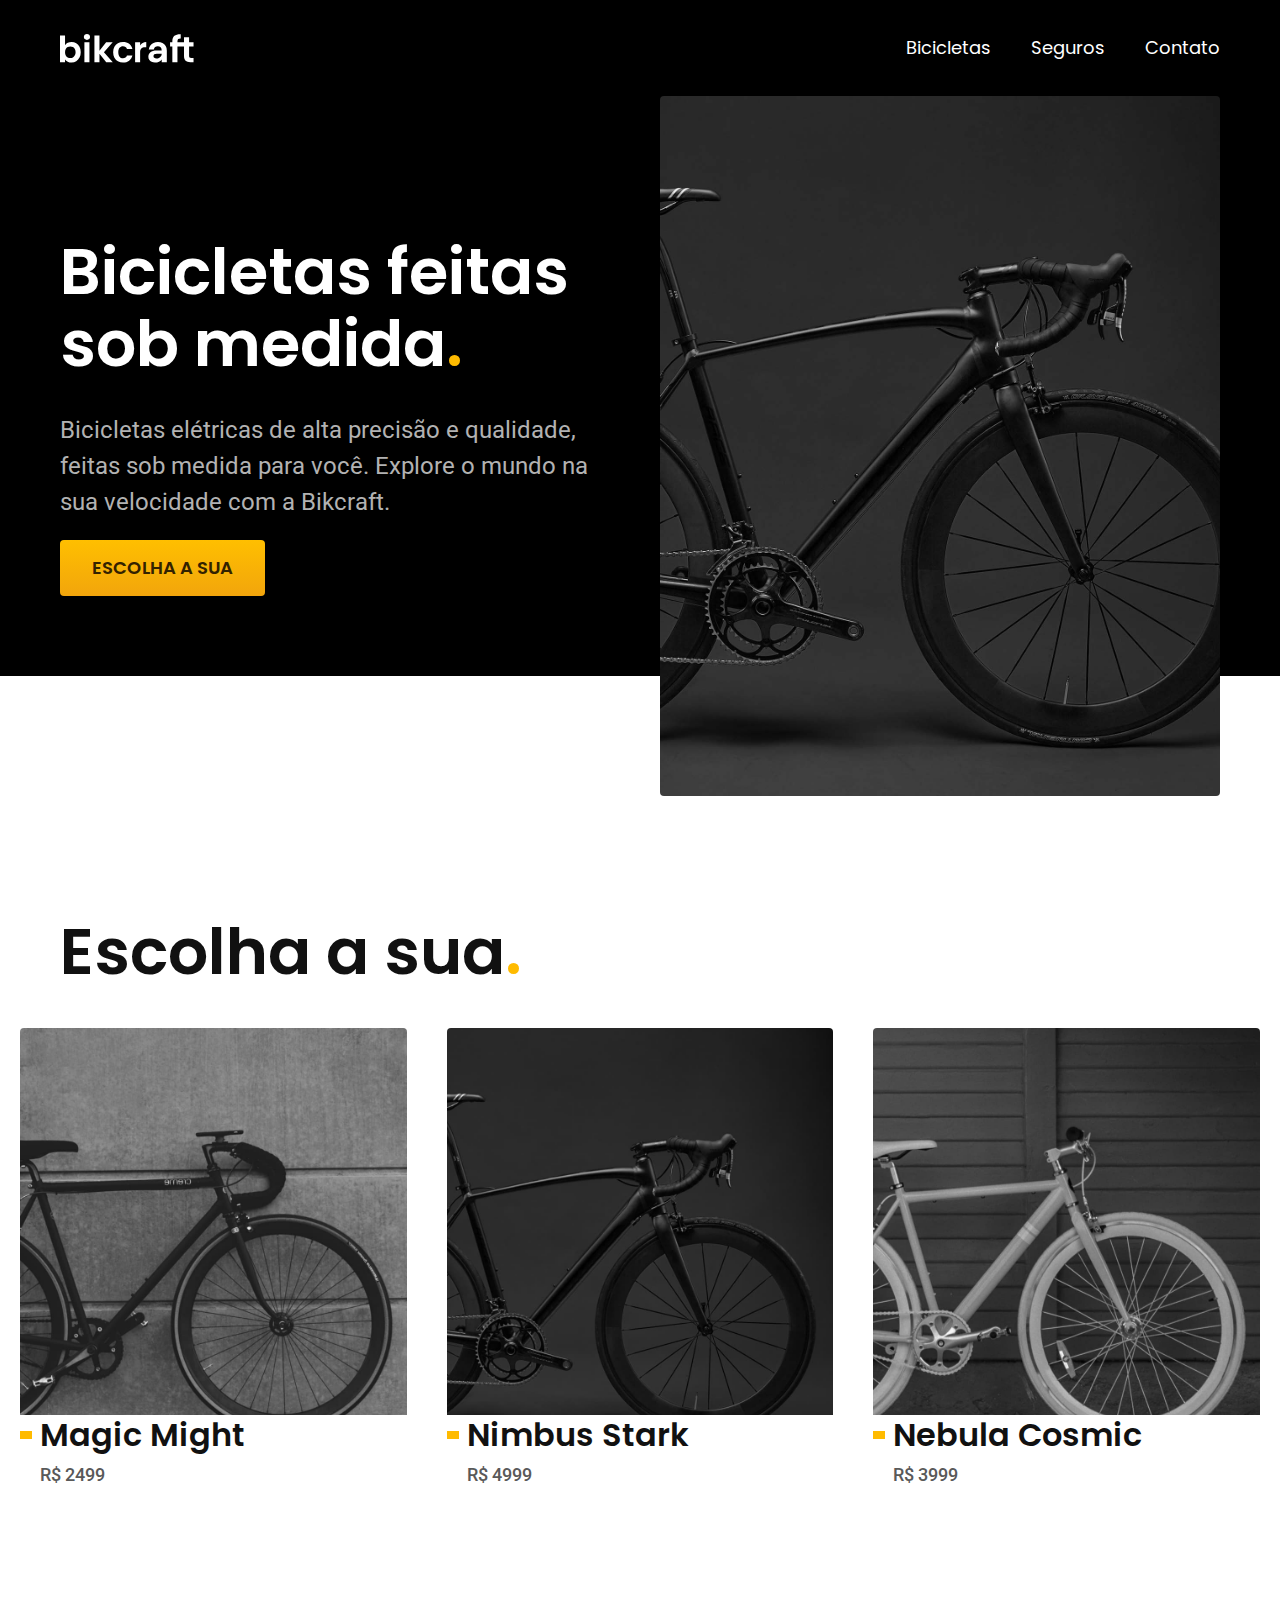
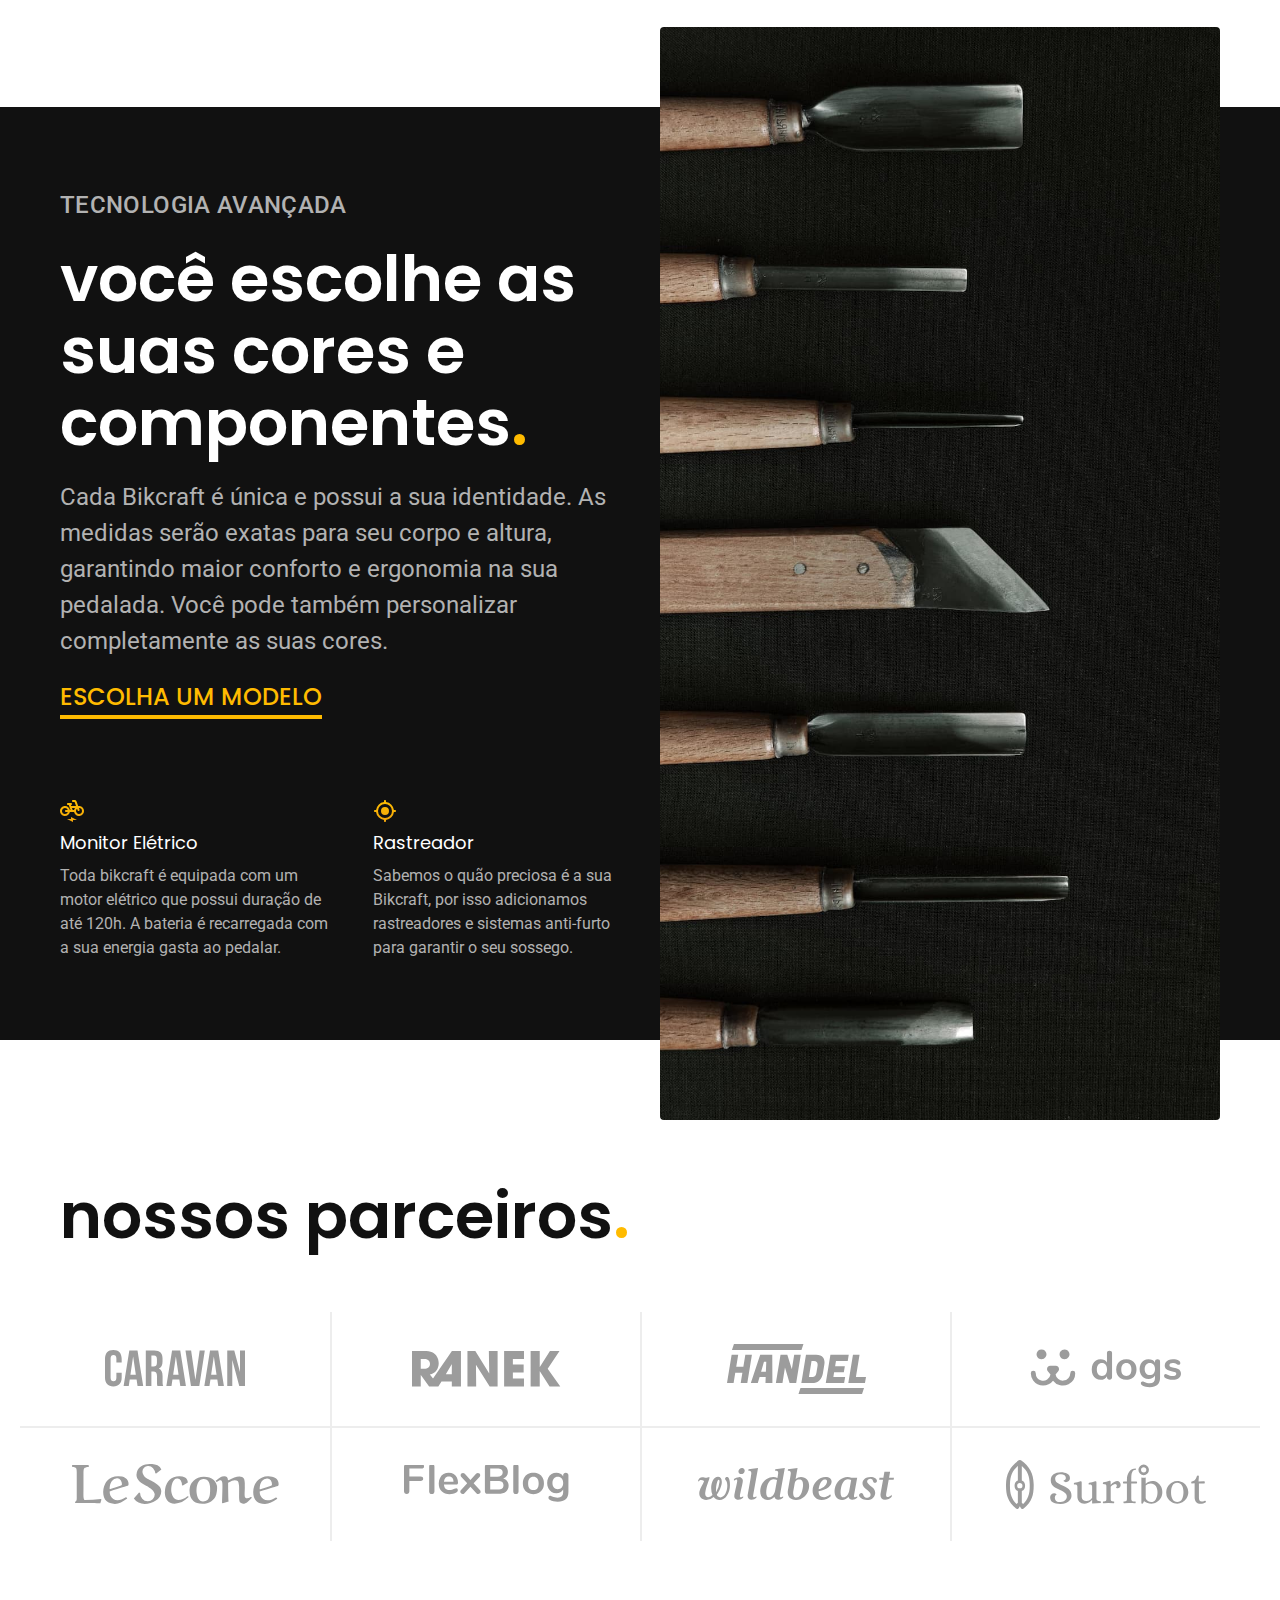
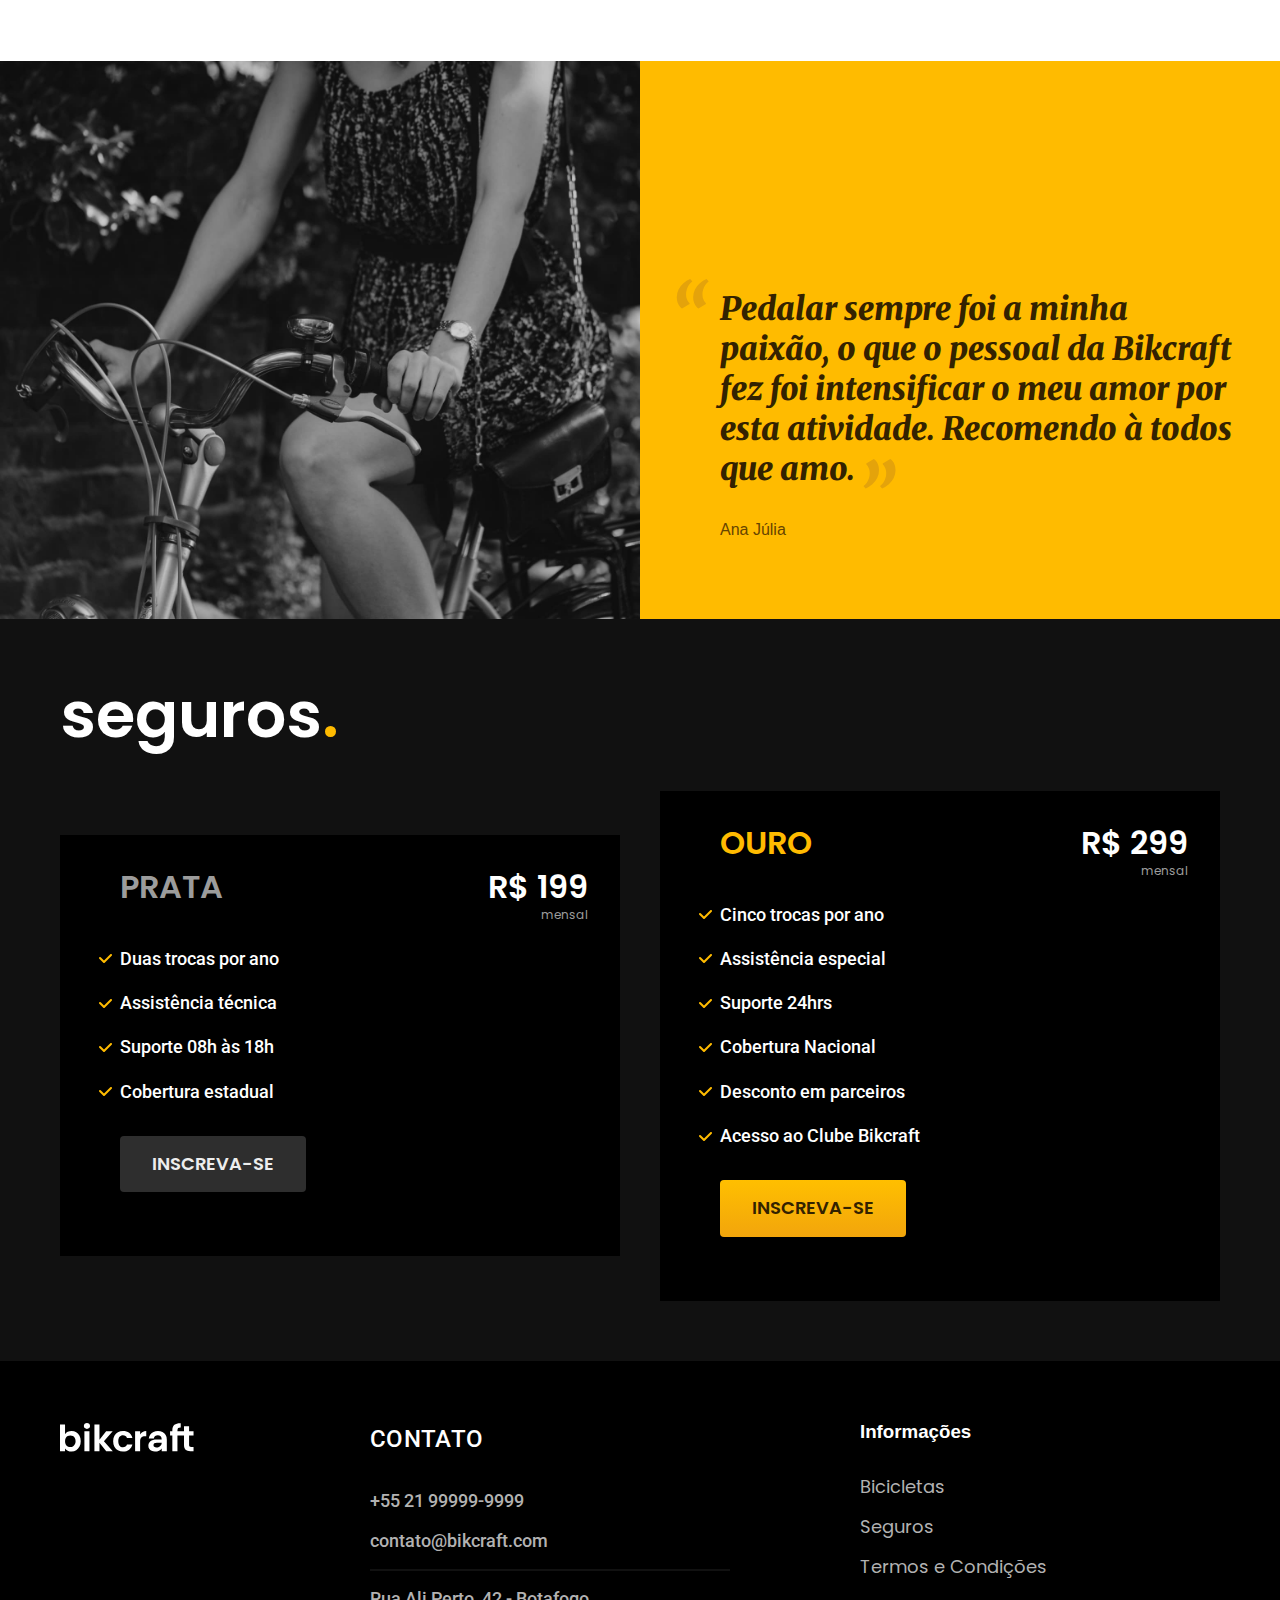
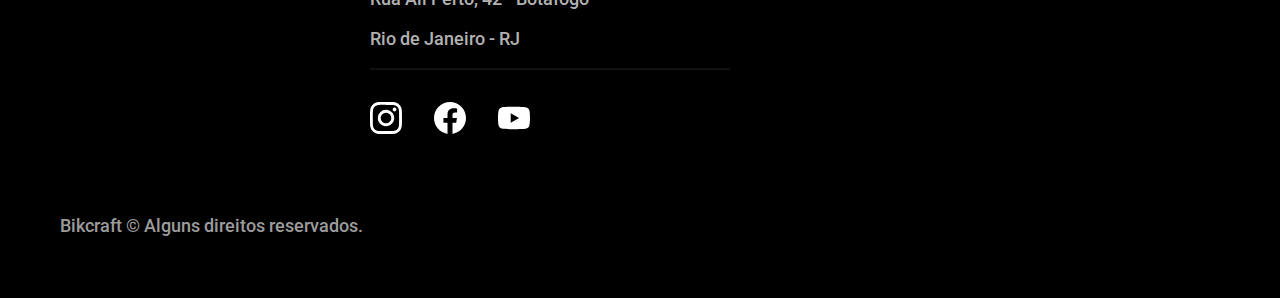
==== commit f0382556: "estudo de sexta feira: terminado o footer" ====
--- a/index.html
+++ b/index.html
@@ -174,14 +174,39 @@
     <div class="footer container">
       <img src="/img/bikcraft.svg" alt="Bikcraft">
       <div class="footer-contato">
-        <h3>Contato</h3>
+        <h3 class="font-2-l-b cor-0">Contato</h3>
         <ul class="font-2-m cor-5">
           <li><a href="tel:+5521999999999">+55 21 99999-9999</a></li>
           <li><a href="mailto:contato@bikcraft.com">contato@bikcraft.com</a></li>
-        </ul>
-      </div>
+          <li>Rua Ali Perto, 42 - Botafogo</li>
+          <li>Rio de Janeiro - RJ</li>
+        </ul>
+        <div class="footer-redes">
+          <a href="./">
+            <img src="/img/redes/instagram.svg" alt="Instagram">
+          </a>
+          <a href="./">
+            <img src="/img/redes/facebook.svg" alt="Facebook">
+          </a>
+          <a href="./">
+            <img src="/img/redes/youtube.svg" alt="Youtube">
+          </a>
+        </div>
+      </div>
+      <div class="footer-informacoes">
+        <h3 class="font-2-1-b cor-0">Informações</h3>
+        <nav>
+          <ul class="font-1-m cor-5">
+            <li><a href="./bicicletas.html">Bicicletas</a></li>
+            <li><a href="./seguros.html">Seguros</a></li>
+            <li><a href="./termos.html">Termos e Condições</a></li>
+          </ul>
+        </nav>
+      </div>
+      <p class="footer-copy font-2-m cor-6">Bikcraft © Alguns direitos reservados.</p>
     </div>
   </footer>
 </body>
 
+
 </html>